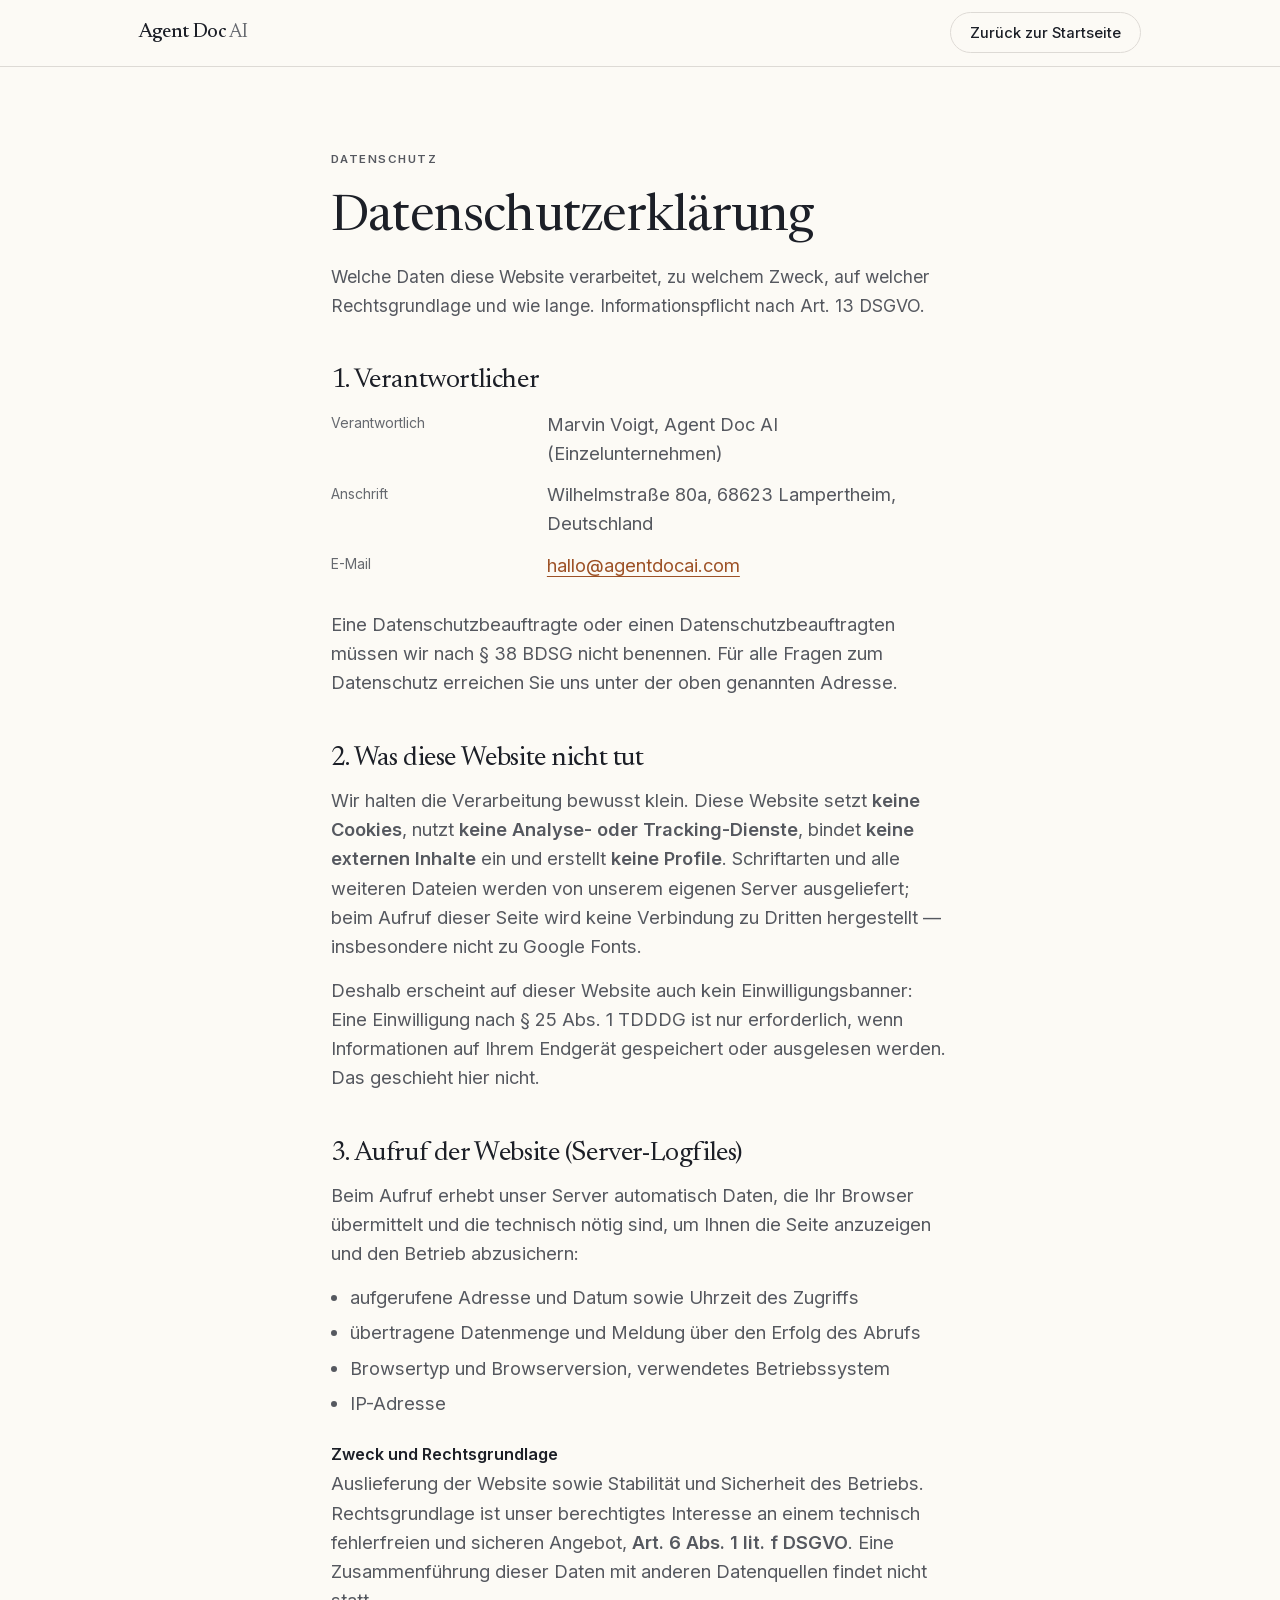
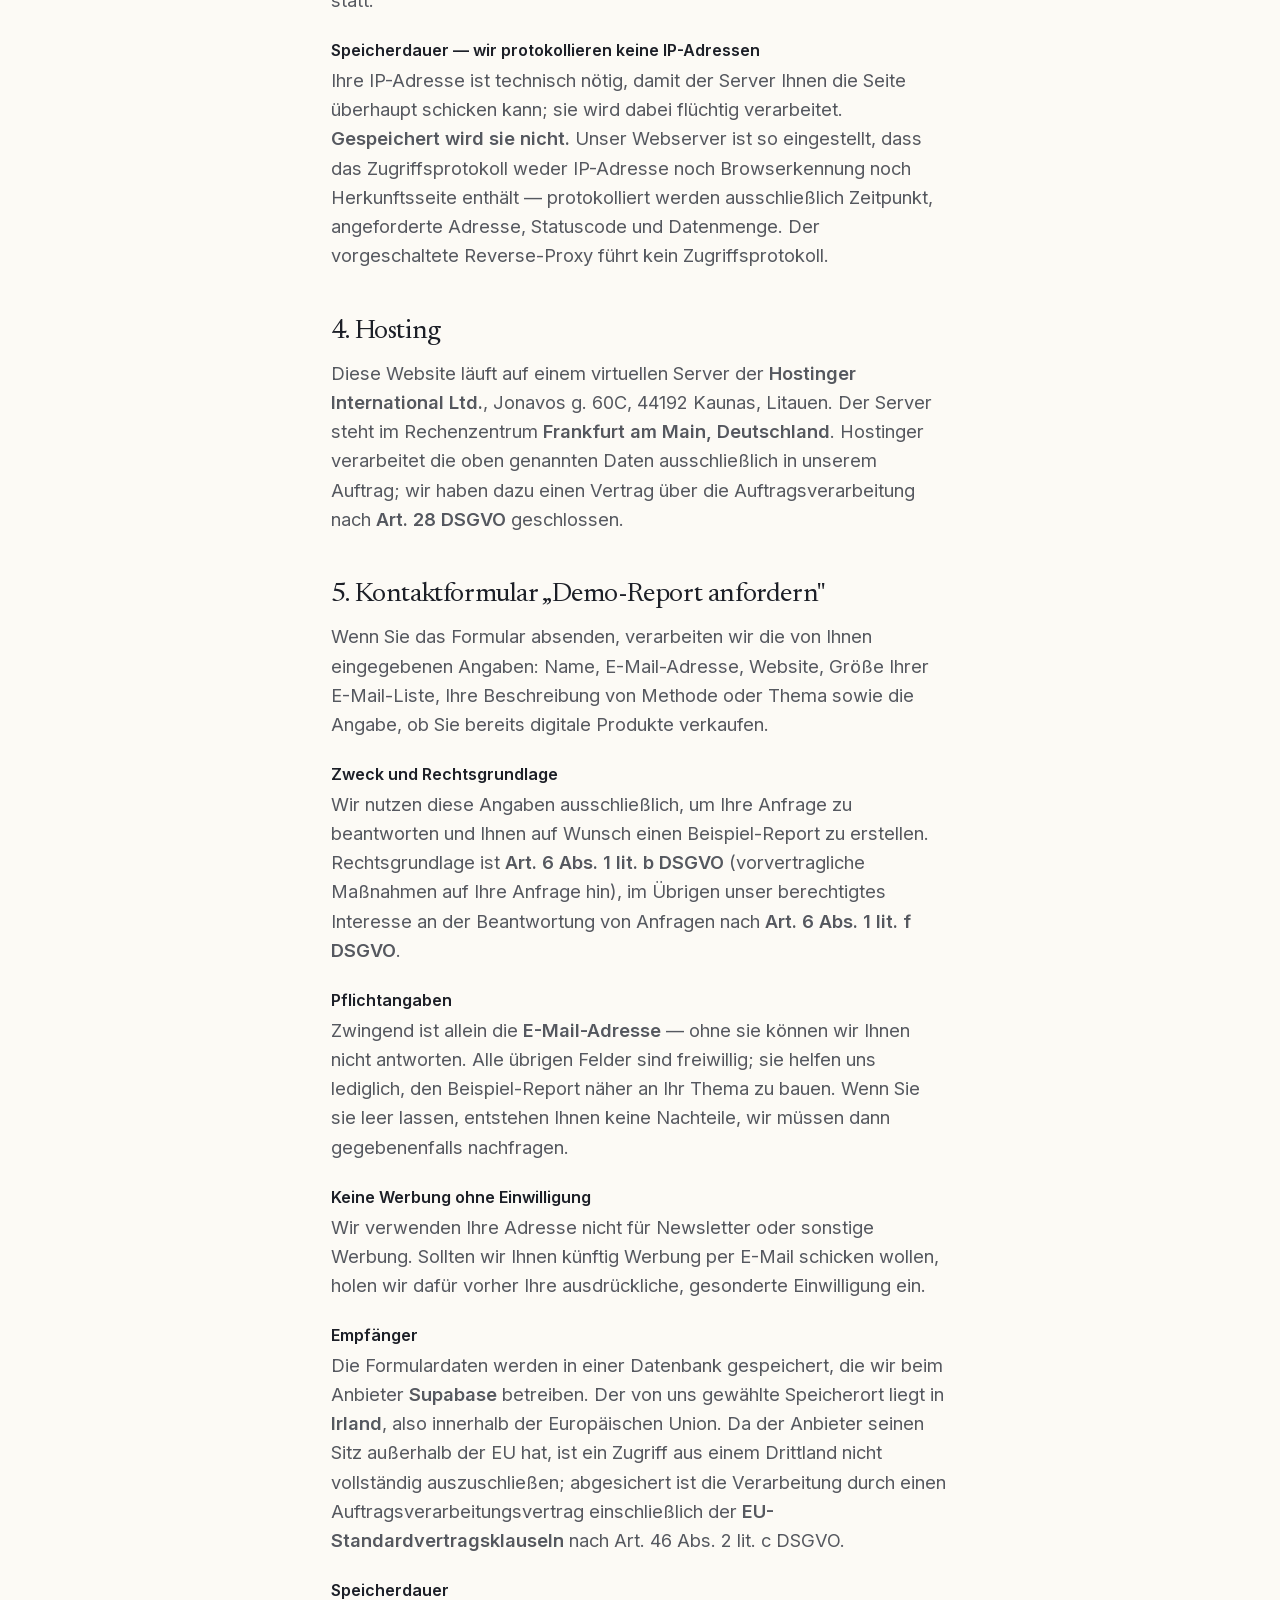
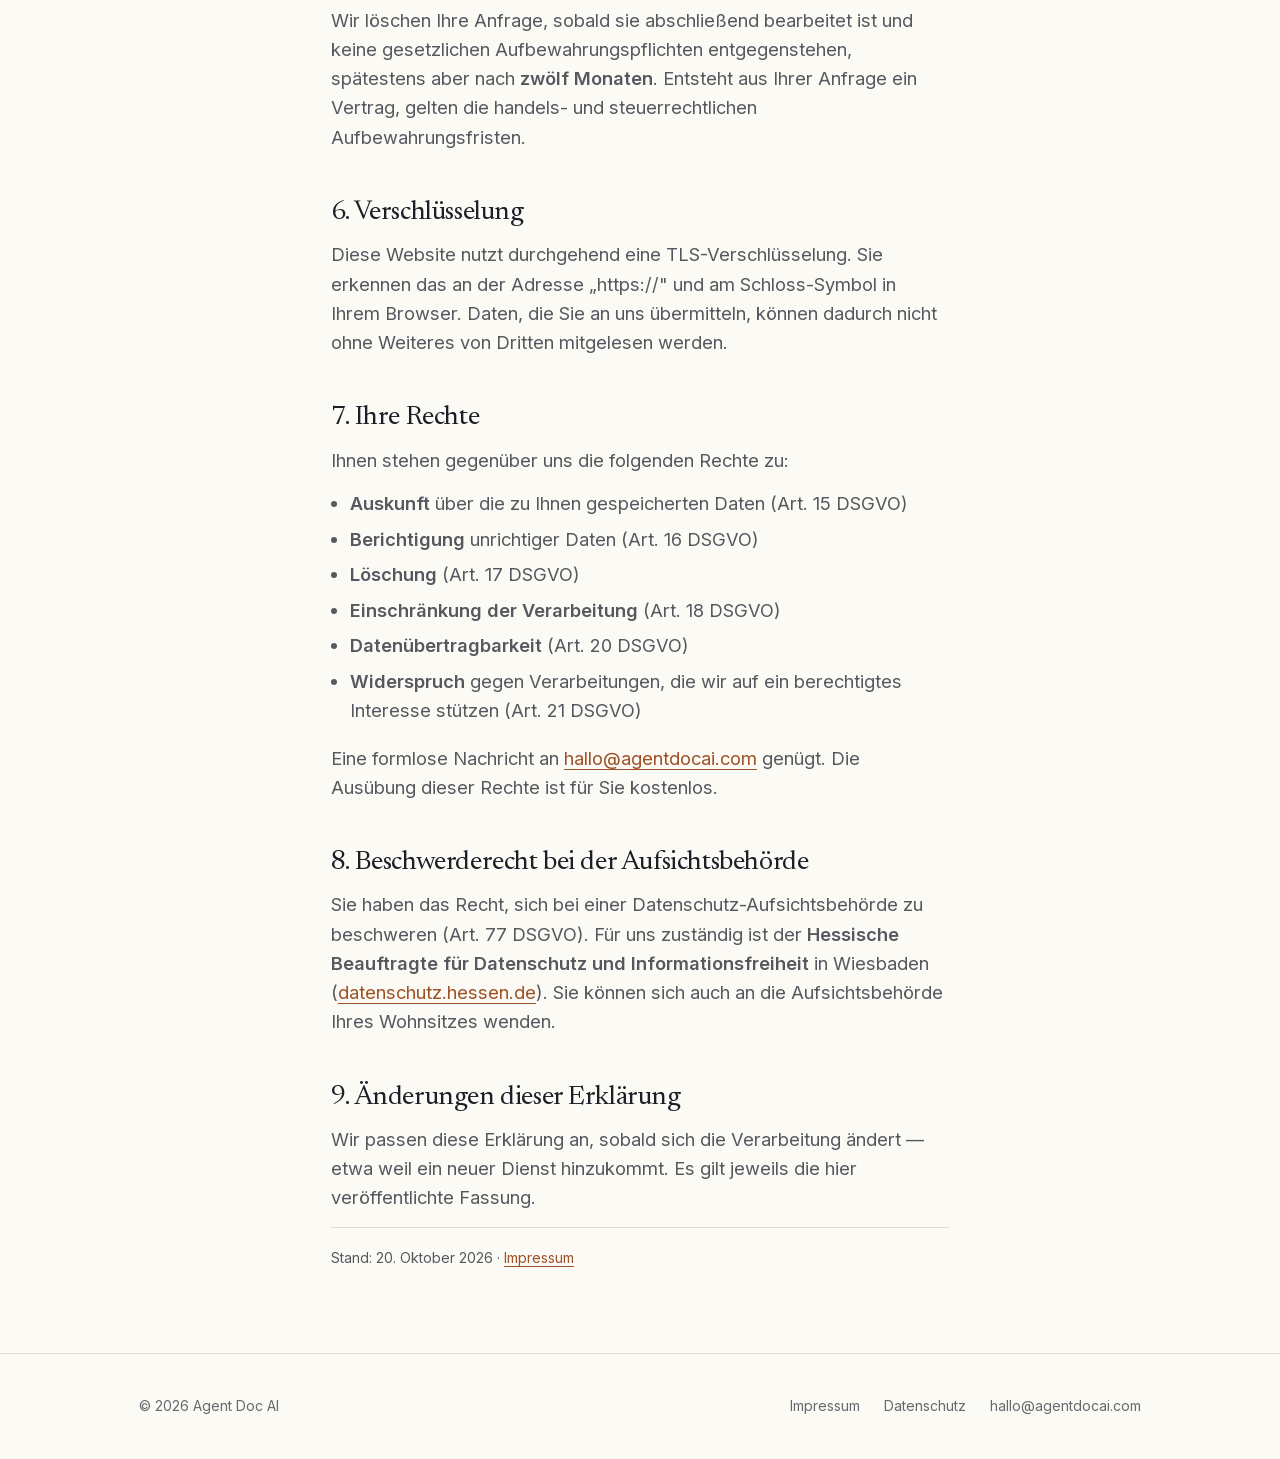
==== datenschutz.html @ 798610bd "feat: Website für Agent Doc AI One-Pager mit Launch- und Dauerbetrieb-Rechner, Impressum und Datensc" ====
<!doctype html>
<html lang="de">
<head>
<meta charset="utf-8">
<meta name="viewport" content="width=device-width, initial-scale=1">
<title>Datenschutzerklärung — Agent Doc AI</title>
<meta name="description" content="Welche Daten diese Website verarbeitet, zu welchem Zweck, auf welcher Rechtsgrundlage und wie lange.">
<meta name="robots" content="index, follow">
<link rel="preload" href="fonts/newsreader-normal.woff2" as="font" type="font/woff2" crossorigin>
<link rel="preload" href="fonts/inter-normal.woff2" as="font" type="font/woff2" crossorigin>
<link rel="stylesheet" href="base.css">
</head>
<body>

<header class="masthead">
  <div class="wrap masthead__inner">
    <a class="wordmark" href="index.html"><b>Agent Doc</b> <span>AI</span></a>
    <a class="btn btn--ghost" href="index.html">Zurück zur Startseite</a>
  </div>
</header>

<main class="doc">
  <div class="wrap doc__inner">

    <p class="eyebrow">Datenschutz</p>
    <h1>Datenschutzerklärung</h1>
    <p class="doc__lead">
      Welche Daten diese Website verarbeitet, zu welchem Zweck, auf welcher Rechtsgrundlage
      und wie lange. Informationspflicht nach Art. 13 DSGVO.
    </p>

    <h2>1. Verantwortlicher</h2>
    <dl>
      <dt>Verantwortlich</dt>
      <dd>Marvin Voigt, Agent Doc AI (Einzelunternehmen)</dd>
      <dt>Anschrift</dt>
      <dd>Wilhelmstraße 80a, 68623 Lampertheim, Deutschland</dd>
      <dt>E-Mail</dt>
      <dd><a href="mailto:hallo@agentdocai.com">hallo@agentdocai.com</a></dd>
    </dl>
    <p>
      Eine Datenschutzbeauftragte oder einen Datenschutzbeauftragten müssen wir nach
      § 38 BDSG nicht benennen. Für alle Fragen zum Datenschutz erreichen Sie uns unter
      der oben genannten Adresse.
    </p>

    <h2>2. Was diese Website nicht tut</h2>
    <p>
      Wir halten die Verarbeitung bewusst klein. Diese Website setzt
      <strong>keine Cookies</strong>, nutzt <strong>keine Analyse- oder Tracking-Dienste</strong>,
      bindet <strong>keine externen Inhalte</strong> ein und erstellt <strong>keine Profile</strong>.
      Schriftarten und alle weiteren Dateien werden von unserem eigenen Server ausgeliefert;
      beim Aufruf dieser Seite wird keine Verbindung zu Dritten hergestellt — insbesondere
      nicht zu Google Fonts.
    </p>
    <p>
      Deshalb erscheint auf dieser Website auch kein Einwilligungsbanner: Eine Einwilligung
      nach § 25 Abs. 1 TDDDG ist nur erforderlich, wenn Informationen auf Ihrem Endgerät
      gespeichert oder ausgelesen werden. Das geschieht hier nicht.
    </p>

    <h2>3. Aufruf der Website (Server-Logfiles)</h2>
    <p>
      Beim Aufruf erhebt unser Server automatisch Daten, die Ihr Browser übermittelt und die
      technisch nötig sind, um Ihnen die Seite anzuzeigen und den Betrieb abzusichern:
    </p>
    <ul>
      <li>aufgerufene Adresse und Datum sowie Uhrzeit des Zugriffs</li>
      <li>übertragene Datenmenge und Meldung über den Erfolg des Abrufs</li>
      <li>Browsertyp und Browserversion, verwendetes Betriebssystem</li>
      <li>IP-Adresse</li>
    </ul>
    <h3>Zweck und Rechtsgrundlage</h3>
    <p>
      Auslieferung der Website sowie Stabilität und Sicherheit des Betriebs. Rechtsgrundlage
      ist unser berechtigtes Interesse an einem technisch fehlerfreien und sicheren Angebot,
      <strong>Art. 6 Abs. 1 lit. f DSGVO</strong>. Eine Zusammenführung dieser Daten mit
      anderen Datenquellen findet nicht statt.
    </p>
    <h3>Speicherdauer — wir protokollieren keine IP-Adressen</h3>
    <p>
      Ihre IP-Adresse ist technisch nötig, damit der Server Ihnen die Seite überhaupt schicken
      kann; sie wird dabei flüchtig verarbeitet. <strong>Gespeichert wird sie nicht.</strong>
      Unser Webserver ist so eingestellt, dass das Zugriffsprotokoll weder IP-Adresse noch
      Browserkennung noch Herkunftsseite enthält — protokolliert werden ausschließlich
      Zeitpunkt, angeforderte Adresse, Statuscode und Datenmenge. Der vorgeschaltete
      Reverse-Proxy führt kein Zugriffsprotokoll.
    </p>

    <h2>4. Hosting</h2>
    <p>
      Diese Website läuft auf einem virtuellen Server der
      <strong>Hostinger International Ltd.</strong>, Jonavos g. 60C, 44192 Kaunas, Litauen.
      Der Server steht im Rechenzentrum <strong>Frankfurt am Main, Deutschland</strong>.
      Hostinger verarbeitet die oben genannten Daten ausschließlich in unserem Auftrag;
      wir haben dazu einen Vertrag über die Auftragsverarbeitung nach
      <strong>Art. 28 DSGVO</strong> geschlossen.
    </p>

    <h2>5. Kontaktformular „Demo-Report anfordern"</h2>
    <p>
      Wenn Sie das Formular absenden, verarbeiten wir die von Ihnen eingegebenen Angaben:
      Name, E-Mail-Adresse, Website, Größe Ihrer E-Mail-Liste, Ihre Beschreibung von Methode
      oder Thema sowie die Angabe, ob Sie bereits digitale Produkte verkaufen.
    </p>
    <h3>Zweck und Rechtsgrundlage</h3>
    <p>
      Wir nutzen diese Angaben ausschließlich, um Ihre Anfrage zu beantworten und Ihnen auf
      Wunsch einen Beispiel-Report zu erstellen. Rechtsgrundlage ist
      <strong>Art. 6 Abs. 1 lit. b DSGVO</strong> (vorvertragliche Maßnahmen auf Ihre Anfrage
      hin), im Übrigen unser berechtigtes Interesse an der Beantwortung von Anfragen nach
      <strong>Art. 6 Abs. 1 lit. f DSGVO</strong>.
    </p>
    <h3>Pflichtangaben</h3>
    <p>
      Zwingend ist allein die <strong>E-Mail-Adresse</strong> — ohne sie können wir Ihnen nicht
      antworten. Alle übrigen Felder sind freiwillig; sie helfen uns lediglich, den Beispiel-Report
      näher an Ihr Thema zu bauen. Wenn Sie sie leer lassen, entstehen Ihnen keine Nachteile,
      wir müssen dann gegebenenfalls nachfragen.
    </p>
    <h3>Keine Werbung ohne Einwilligung</h3>
    <p>
      Wir verwenden Ihre Adresse nicht für Newsletter oder sonstige Werbung. Sollten wir Ihnen
      künftig Werbung per E-Mail schicken wollen, holen wir dafür vorher Ihre ausdrückliche,
      gesonderte Einwilligung ein.
    </p>
    <h3>Empfänger</h3>
    <p>
      <!-- ZU PRÜFEN vor dem Livegang: exakte Firmierung und Anschrift des Anbieters aus
           dem abgeschlossenen Auftragsverarbeitungsvertrag übernehmen, nicht aus dem Web. -->
      Die Formulardaten werden in einer Datenbank gespeichert, die wir beim Anbieter
      <strong>Supabase</strong> betreiben. Der von uns gewählte Speicherort liegt in
      <strong>Irland</strong>, also innerhalb der Europäischen Union. Da der Anbieter seinen
      Sitz außerhalb der EU hat, ist ein Zugriff aus einem Drittland nicht vollständig
      auszuschließen; abgesichert ist die Verarbeitung durch einen
      Auftragsverarbeitungsvertrag einschließlich der
      <strong>EU-Standardvertragsklauseln</strong> nach Art. 46 Abs. 2 lit. c DSGVO.
    </p>
    <h3>Speicherdauer</h3>
    <p>
      Wir löschen Ihre Anfrage, sobald sie abschließend bearbeitet ist und keine gesetzlichen
      Aufbewahrungspflichten entgegenstehen, spätestens aber nach <strong>zwölf Monaten</strong>.
      Entsteht aus Ihrer Anfrage ein Vertrag, gelten die handels- und steuerrechtlichen
      Aufbewahrungsfristen.
    </p>

    <h2>6. Verschlüsselung</h2>
    <p>
      Diese Website nutzt durchgehend eine TLS-Verschlüsselung. Sie erkennen das an der
      Adresse „https://" und am Schloss-Symbol in Ihrem Browser. Daten, die Sie an uns
      übermitteln, können dadurch nicht ohne Weiteres von Dritten mitgelesen werden.
    </p>

    <h2>7. Ihre Rechte</h2>
    <p>Ihnen stehen gegenüber uns die folgenden Rechte zu:</p>
    <ul>
      <li><strong>Auskunft</strong> über die zu Ihnen gespeicherten Daten (Art. 15 DSGVO)</li>
      <li><strong>Berichtigung</strong> unrichtiger Daten (Art. 16 DSGVO)</li>
      <li><strong>Löschung</strong> (Art. 17 DSGVO)</li>
      <li><strong>Einschränkung der Verarbeitung</strong> (Art. 18 DSGVO)</li>
      <li><strong>Datenübertragbarkeit</strong> (Art. 20 DSGVO)</li>
      <li><strong>Widerspruch</strong> gegen Verarbeitungen, die wir auf ein berechtigtes
          Interesse stützen (Art. 21 DSGVO)</li>
    </ul>
    <p>
      Eine formlose Nachricht an <a href="mailto:hallo@agentdocai.com">hallo@agentdocai.com</a>
      genügt. Die Ausübung dieser Rechte ist für Sie kostenlos.
    </p>

    <h2>8. Beschwerderecht bei der Aufsichtsbehörde</h2>
    <p>
      Sie haben das Recht, sich bei einer Datenschutz-Aufsichtsbehörde zu beschweren
      (Art. 77 DSGVO). Für uns zuständig ist der
      <strong>Hessische Beauftragte für Datenschutz und Informationsfreiheit</strong>
      in Wiesbaden (<a href="https://datenschutz.hessen.de" rel="noopener">datenschutz.hessen.de</a>).
      Sie können sich auch an die Aufsichtsbehörde Ihres Wohnsitzes wenden.
    </p>

    <h2>9. Änderungen dieser Erklärung</h2>
    <p>
      Wir passen diese Erklärung an, sobald sich die Verarbeitung ändert — etwa weil ein
      neuer Dienst hinzukommt. Es gilt jeweils die hier veröffentlichte Fassung.
    </p>

    <p class="doc__meta">
      Stand: 20. Oktober 2026 · <a href="impressum.html">Impressum</a>
    </p>

  </div>
</main>

<footer class="foot">
  <div class="wrap foot__inner">
    <p>© 2026 Agent Doc AI</p>
    <nav aria-label="Rechtliches">
      <a href="impressum.html">Impressum</a>
      <a href="datenschutz.html">Datenschutz</a>
      <a href="mailto:hallo@agentdocai.com">hallo@agentdocai.com</a>
    </nav>
  </div>
</footer>

</body>
</html>
---- base.css ----
/* Agent Doc AI — gemeinsame Grundlage für alle Seiten.
   Schriften, Gestaltungswerte, Grundtypografie, Kopf- und Fußzeile. */

/* Schriften werden selbst ausgeliefert — keine Verbindung zu Google.
   Inter und Newsreader stehen unter der SIL Open Font License 1.1. */
@font-face {
  font-family: "Newsreader";
  src: url("fonts/newsreader-normal.woff2") format("woff2");
  font-weight: 400 500; font-style: normal; font-display: swap;
  unicode-range: U+0000-00FF, U+0131, U+0152-0153, U+02BB-02BC, U+02C6, U+02DA,
                 U+02DC, U+0304, U+0308, U+0329, U+2000-206F, U+20AC, U+2122,
                 U+2191, U+2193, U+2212, U+2215, U+FEFF, U+FFFD;
}
@font-face {
  font-family: "Newsreader";
  src: url("fonts/newsreader-italic.woff2") format("woff2");
  font-weight: 400; font-style: italic; font-display: swap;
  unicode-range: U+0000-00FF, U+0131, U+0152-0153, U+02BB-02BC, U+02C6, U+02DA,
                 U+02DC, U+0304, U+0308, U+0329, U+2000-206F, U+20AC, U+2122,
                 U+2191, U+2193, U+2212, U+2215, U+FEFF, U+FFFD;
}
@font-face {
  font-family: "Inter";
  src: url("fonts/inter-normal.woff2") format("woff2");
  font-weight: 400 600; font-style: normal; font-display: swap;
  unicode-range: U+0000-00FF, U+0131, U+0152-0153, U+02BB-02BC, U+02C6, U+02DA,
                 U+02DC, U+0304, U+0308, U+0329, U+2000-206F, U+20AC, U+2122,
                 U+2191, U+2193, U+2212, U+2215, U+FEFF, U+FFFD;
}

:root {
  --paper:        oklch(98.4% 0.006 85);
  --paper-sunk:   oklch(96.2% 0.008 85);
  --rule:         oklch(89% 0.008 85);
  --ink:          oklch(24% 0.015 265);
  --ink-soft:     oklch(46% 0.012 265);
  --ink-faint:    oklch(52% 0.010 265);  /* war 62 % — reichte bei Kleintext nicht für 4,5:1 */
  --control-edge: oklch(62% 0.010 265);  /* Rahmen von Bedienelementen, braucht nur 3:1 */
  --accent:       oklch(52% 0.115 48);
  --accent-soft:  oklch(94% 0.030 60);
  --positive:     oklch(45% 0.085 160);

  --serif: "Newsreader", Georgia, "Times New Roman", serif;
  --sans:  "Inter", -apple-system, BlinkMacSystemFont, "Segoe UI", sans-serif;

  --text-hero:  clamp(2.6rem, 1.4rem + 4.4vw, 5.1rem);
  --text-h2:    clamp(1.9rem, 1.3rem + 2.2vw, 3rem);
  --text-h3:    clamp(1.15rem, 1rem + 0.5vw, 1.4rem);
  --text-body:  clamp(1.02rem, 0.98rem + 0.2vw, 1.14rem);
  --text-small:  0.875rem;

  --gutter:     clamp(1.25rem, 0.6rem + 2.6vw, 3rem);
  --section:    clamp(4.5rem, 3rem + 6vw, 9rem);
  --measure:    34rem;

  --ease: cubic-bezier(0.16, 1, 0.3, 1);
}

*, *::before, *::after { box-sizing: border-box; }

/* scroll-padding hält den Fokus frei von der klebenden Kopfzeile (WCAG 2.4.11). */
html { -webkit-text-size-adjust: 100%; scroll-behavior: smooth; scroll-padding-top: 6rem; }
@media (prefers-reduced-motion: reduce) {
  html { scroll-behavior: auto; }
  *, *::before, *::after { animation-duration: .01ms !important; transition-duration: .01ms !important; }
}

body {
  margin: 0;
  background: var(--paper);
  color: var(--ink);
  font-family: var(--sans);
  font-size: var(--text-body);
  line-height: 1.6;
  -webkit-font-smoothing: antialiased;
  font-feature-settings: "ss01";
}

h1, h2, h3 { font-family: var(--serif); font-weight: 400; line-height: 1.08; letter-spacing: -0.015em; margin: 0; }
p { margin: 0; }
a { color: inherit; }

.wrap { width: 100%; max-width: 68rem; margin-inline: auto; padding-inline: var(--gutter); }
.measure { max-width: var(--measure); }
.stack > * + * { margin-top: 1.1rem; }

/* ---------- Kopfzeile ---------- */
.masthead {
  position: sticky; top: 0; z-index: 20;
  background: color-mix(in oklab, var(--paper) 88%, transparent);
  backdrop-filter: blur(12px);
  border-bottom: 1px solid var(--rule);
}
.masthead__inner { display: flex; align-items: center; justify-content: space-between; gap: 1rem; min-height: 4.1rem; padding-block: .4rem; }
.wordmark { font-family: var(--serif); font-size: 1.22rem; letter-spacing: -0.02em; text-decoration: none; white-space: nowrap; }
.wordmark b { font-weight: 500; }
.wordmark span { color: var(--ink-faint); }
.masthead nav { display: none; gap: 2rem; font-size: var(--text-small); color: var(--ink-soft); }
.masthead nav a { text-decoration: none; transition: color .2s var(--ease); }
.masthead nav a:hover, .masthead nav a:focus-visible { color: var(--accent); }
@media (min-width: 60rem) { .masthead nav { display: flex; } }

/* ---------- Knöpfe ---------- */
.btn {
  display: inline-flex; align-items: center; justify-content: center; gap: .5rem;
  font: inherit; font-weight: 500; font-size: 0.97rem; white-space: nowrap;
  padding: .72rem 1.3rem; border-radius: 2rem; border: 1px solid transparent;
  text-decoration: none; cursor: pointer;
  transition: transform .2s var(--ease), background-color .2s var(--ease), box-shadow .2s var(--ease);
}
.masthead .btn { font-size: .84rem; padding: .58rem 1rem; white-space: normal; line-height: 1.25; }
@media (min-width: 30rem) { .masthead .btn { font-size: .92rem; padding: .65rem 1.2rem; } }
.btn--primary { background: var(--ink); color: var(--paper); }
.btn--primary:hover { transform: translateY(-1px); box-shadow: 0 8px 20px -10px oklch(24% 0.015 265 / 0.6); }
.btn--ghost { border-color: var(--rule); color: var(--ink); background: transparent; }
.btn--ghost:hover { border-color: var(--ink-faint); transform: translateY(-1px); }
.btn:focus-visible { outline: 2px solid var(--accent); outline-offset: 3px; }

/* ---------- Auszeichnungen ---------- */
.eyebrow {
  font-size: .72rem; font-weight: 600; letter-spacing: .13em; text-transform: uppercase;
  color: var(--ink-faint); margin: 0 0 1.4rem;
}
.lead { font-size: clamp(1.1rem, 1rem + 0.5vw, 1.3rem); color: var(--ink-soft); line-height: 1.55; }
em.mark { font-style: italic; color: var(--accent); }

section { padding-block: var(--section); }
section[id] { scroll-margin-top: 1.5rem; }   /* addiert sich zu scroll-padding-top */
.rule-top { border-top: 1px solid var(--rule); }

/* ---------- Fuß ---------- */
.foot { border-top: 1px solid var(--rule); padding-block: 2.6rem; font-size: var(--text-small); color: var(--ink-faint); }
.foot__inner { display: flex; flex-wrap: wrap; justify-content: space-between; gap: 1rem 2rem; }
.foot nav { display: flex; gap: 1.5rem; flex-wrap: wrap; }
.foot a { text-decoration: none; }
.foot a:hover { color: var(--accent); }

/* ---------- Textseiten (Impressum, Datenschutz) ---------- */
.doc { padding-block: clamp(2.8rem, 2rem + 4vw, 5.5rem); }
.doc__inner { max-width: 44rem; }
.doc h1 { font-size: clamp(2.1rem, 1.6rem + 2vw, 3.2rem); margin-bottom: .9rem; }
.doc h2 { font-size: clamp(1.3rem, 1.1rem + .8vw, 1.7rem); margin: 2.9rem 0 .8rem; }
.doc h3 { font-family: var(--sans); font-size: 1rem; font-weight: 600; letter-spacing: 0; margin: 1.7rem 0 .4rem; }
.doc p, .doc ul, .doc dl { color: var(--ink-soft); }
.doc p + p, .doc ul, .doc dl, .doc p + dl { margin-top: .9rem; }
.doc ul { padding-left: 1.2rem; }
.doc li + li { margin-top: .4rem; }
.doc a { color: var(--accent); text-underline-offset: .2em; }
.doc dl { display: grid; grid-template-columns: 1fr; gap: 0 1.5rem; }
@media (min-width: 34rem) { .doc dl { grid-template-columns: 12rem 1fr; } }
.doc dt { color: var(--ink-faint); font-size: var(--text-small); padding-top: .15rem; }
.doc dd { margin: 0 0 .75rem; }
.doc__lead { font-size: 1.1rem; color: var(--ink-soft); margin-top: 1.1rem; }
.doc__meta { font-size: var(--text-small); color: var(--ink-faint); margin-top: 3.2rem; padding-top: 1.2rem; border-top: 1px solid var(--rule); }

/* Nur für Hilfstechnik sichtbar. */
.sr-only {
  position: absolute; width: 1px; height: 1px; margin: -1px; padding: 0;
  overflow: hidden; clip-path: inset(50%); white-space: nowrap; border: 0;
}

.skip-link {
  position: absolute; left: .75rem; top: -4rem; z-index: 30;
  padding: .7rem 1rem; border-radius: .5rem;
  background: var(--ink); color: var(--paper); text-decoration: none;
}
.skip-link:focus { top: .75rem; outline: 2px solid var(--accent); outline-offset: 3px; }
main:focus { outline: none; }

/* Bei sehr flachem Viewport (400 % Zoom) frisst eine klebende Kopfzeile zu viel Höhe. */
@media (max-height: 32rem) { .masthead { position: static; } }
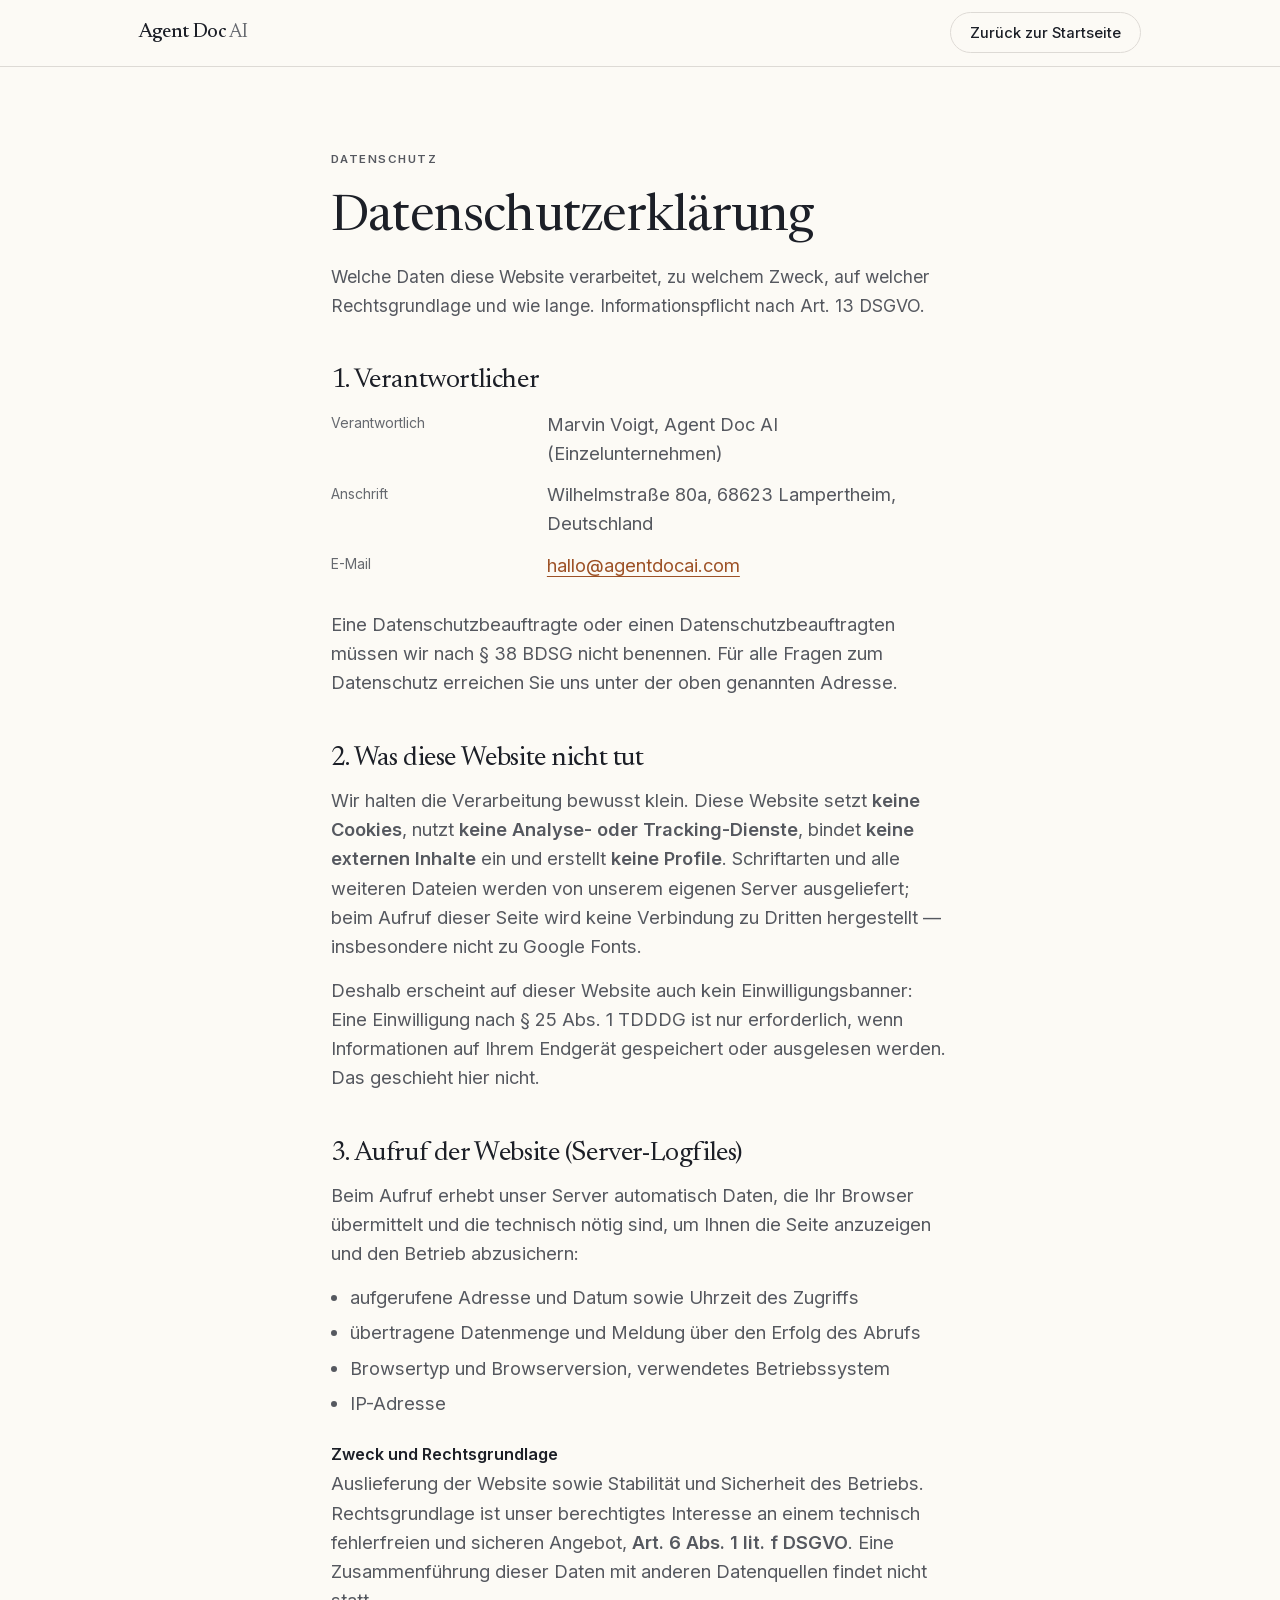
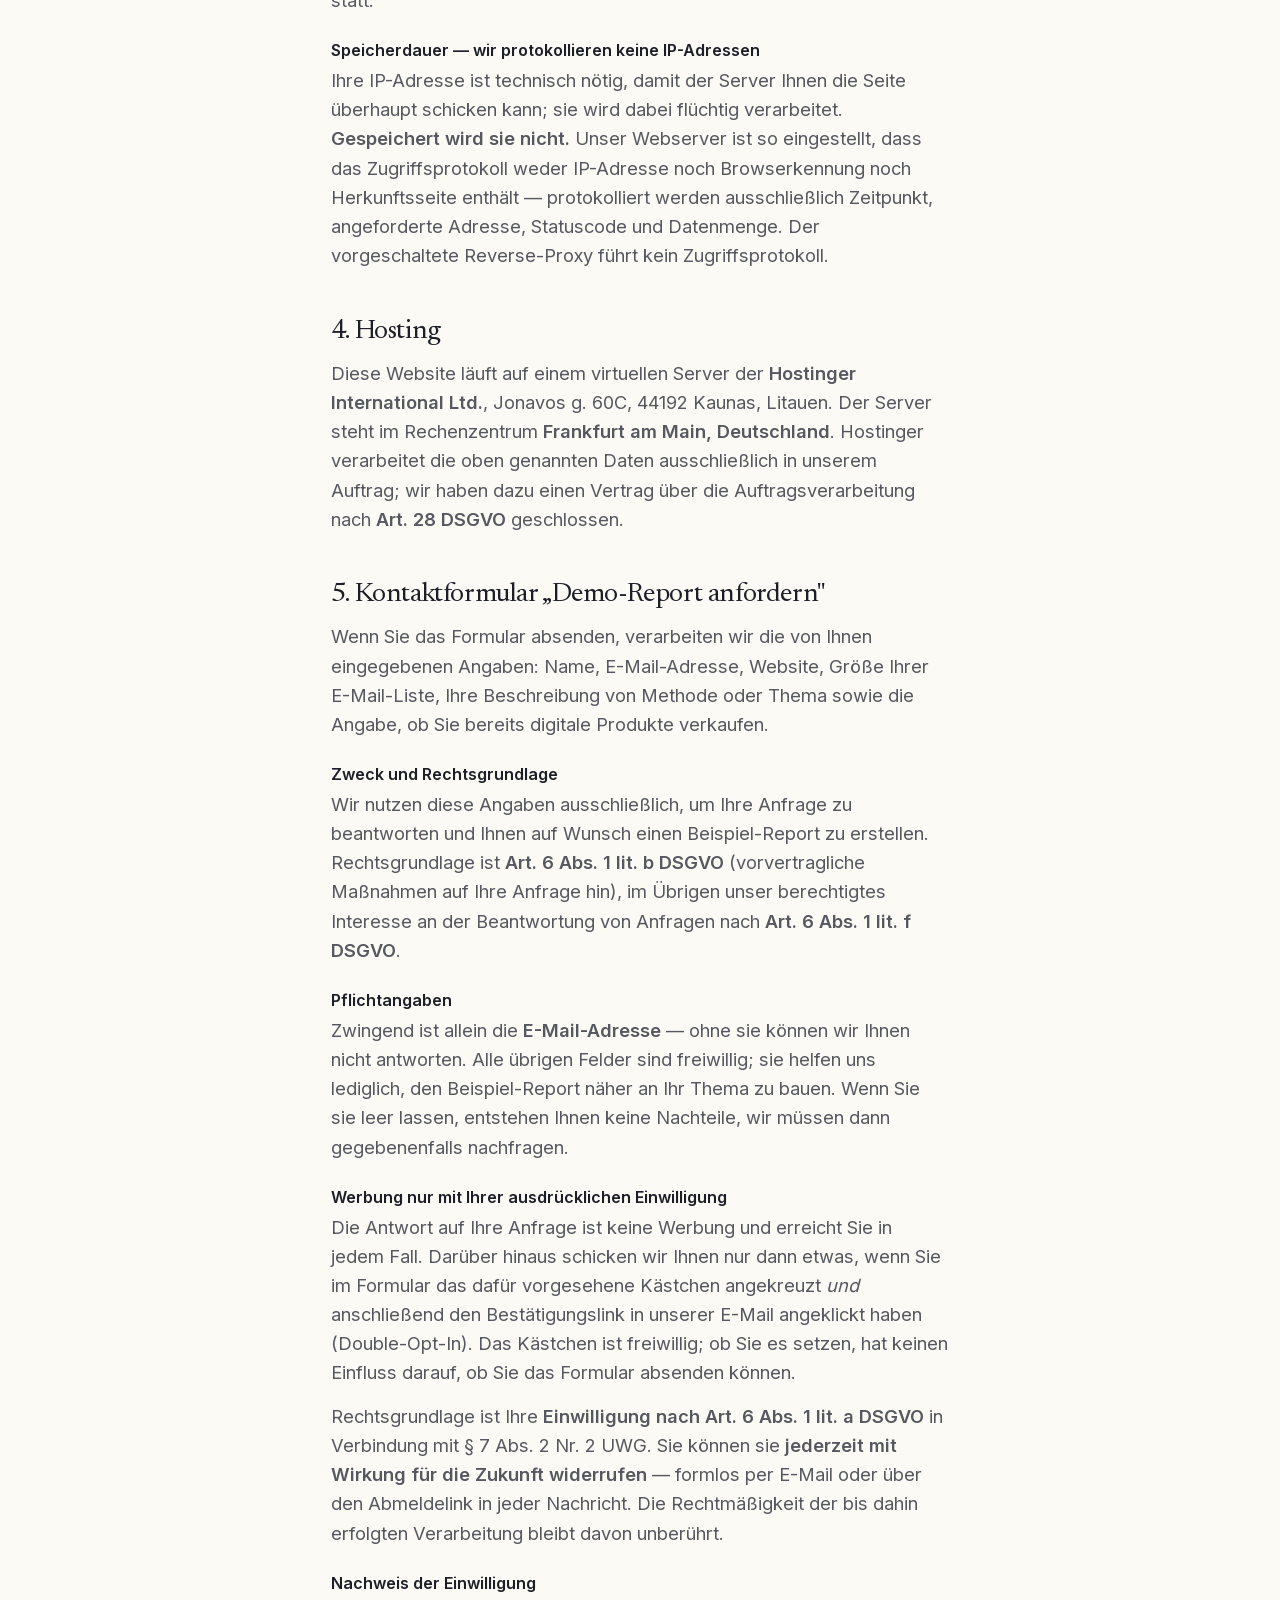
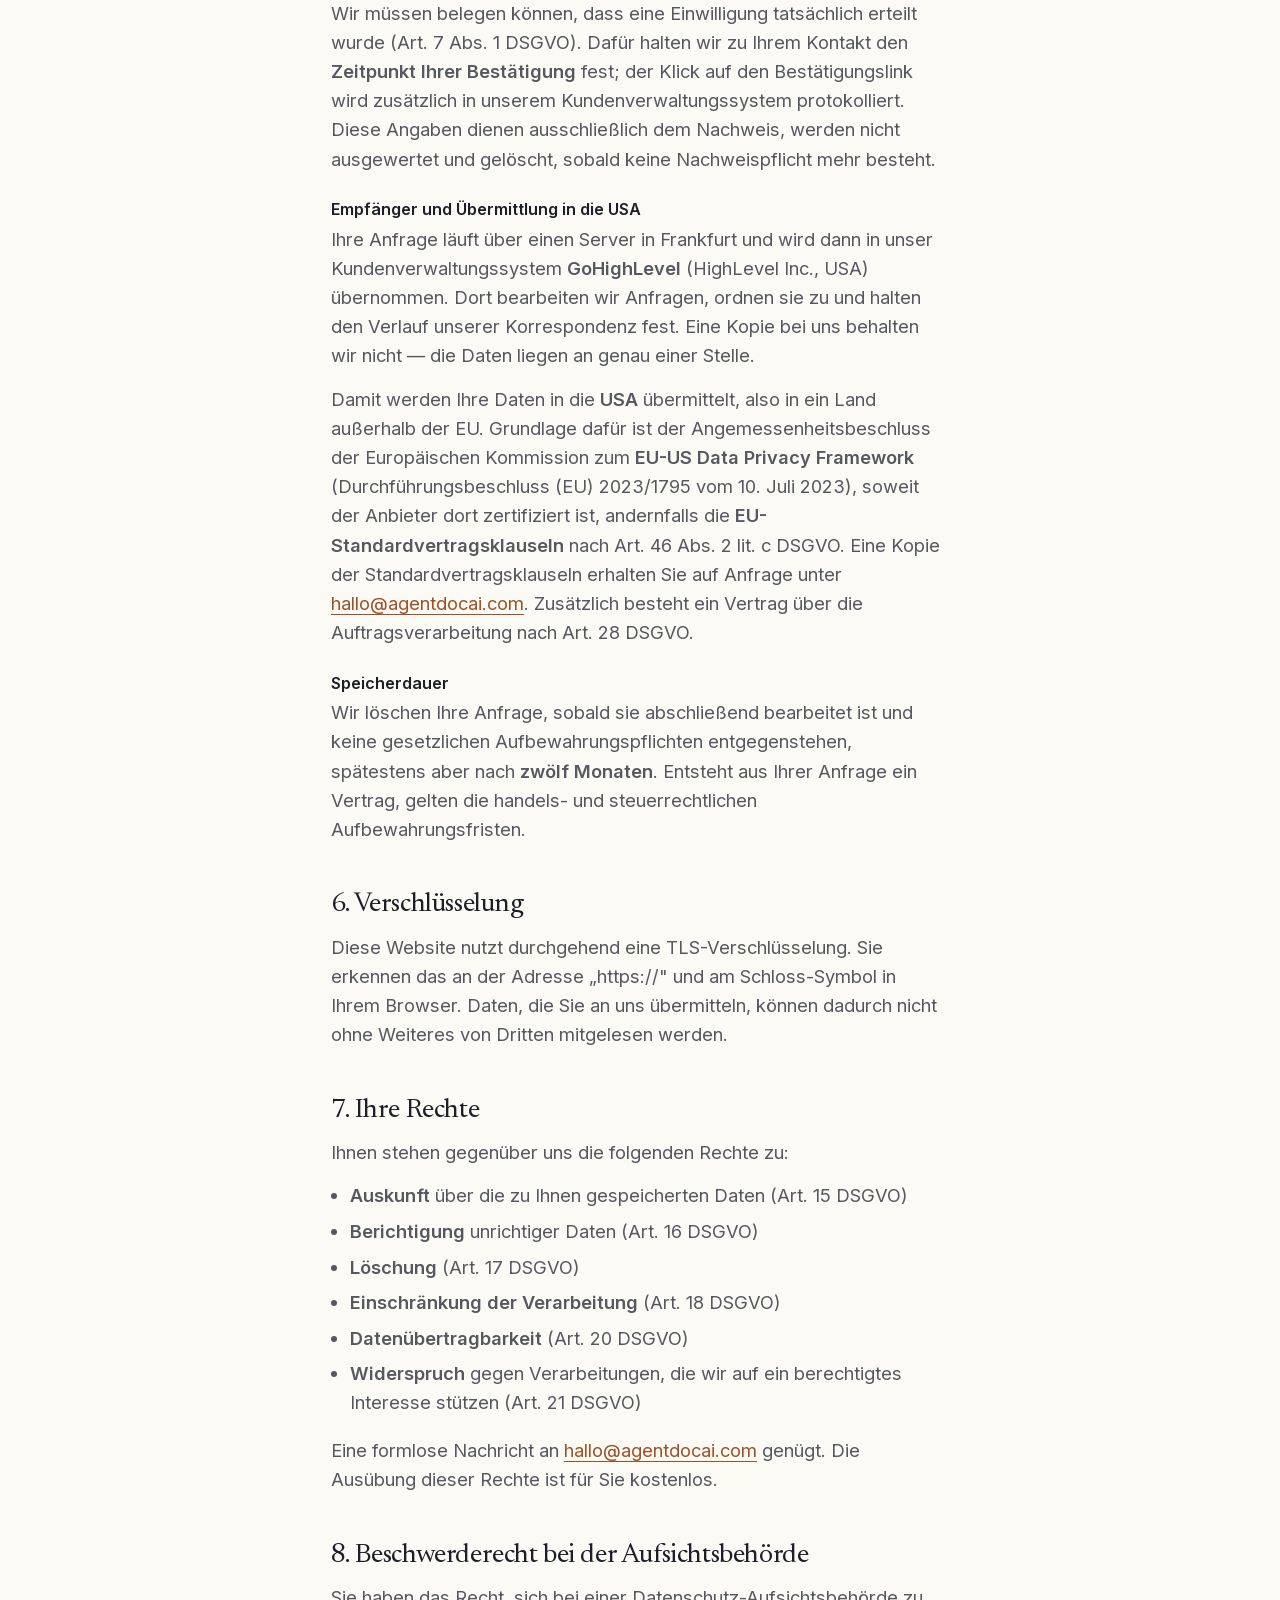
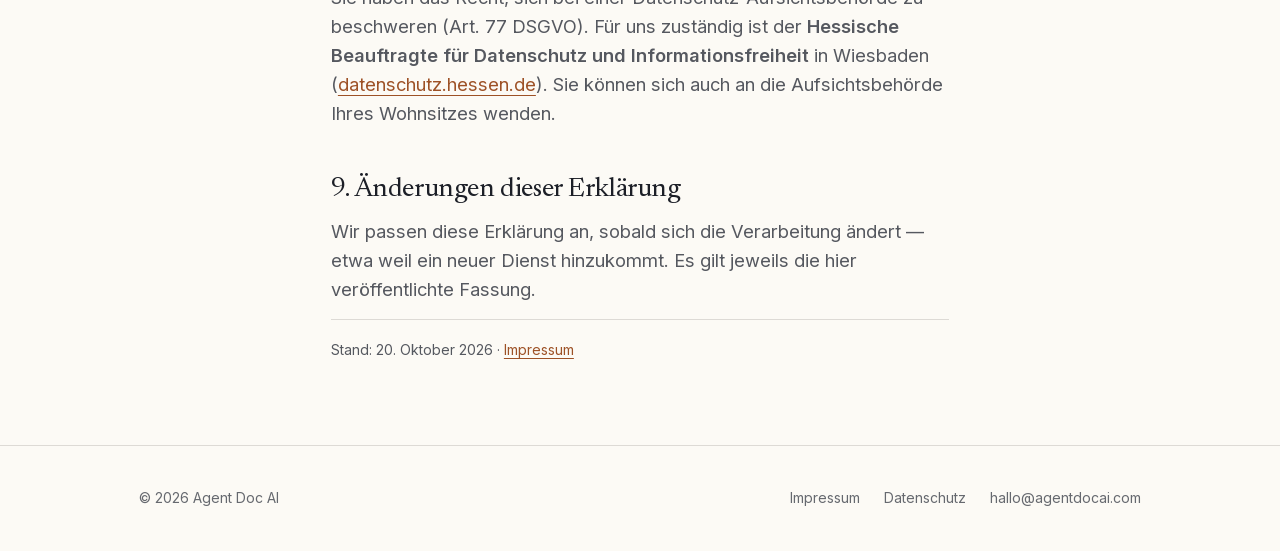
==== commit 0e33ccc5: "feat: Formular an GoHighLevel anbinden - Annahmestelle auf dem VPS (Node, ohne Abhängigkeiten): prüf" ====
--- a/datenschutz.html
+++ b/datenschutz.html
@@ -118,23 +118,50 @@
       näher an Ihr Thema zu bauen. Wenn Sie sie leer lassen, entstehen Ihnen keine Nachteile,
       wir müssen dann gegebenenfalls nachfragen.
     </p>
-    <h3>Keine Werbung ohne Einwilligung</h3>
-    <p>
-      Wir verwenden Ihre Adresse nicht für Newsletter oder sonstige Werbung. Sollten wir Ihnen
-      künftig Werbung per E-Mail schicken wollen, holen wir dafür vorher Ihre ausdrückliche,
-      gesonderte Einwilligung ein.
-    </p>
-    <h3>Empfänger</h3>
-    <p>
-      <!-- ZU PRÜFEN vor dem Livegang: exakte Firmierung und Anschrift des Anbieters aus
-           dem abgeschlossenen Auftragsverarbeitungsvertrag übernehmen, nicht aus dem Web. -->
-      Die Formulardaten werden in einer Datenbank gespeichert, die wir beim Anbieter
-      <strong>Supabase</strong> betreiben. Der von uns gewählte Speicherort liegt in
-      <strong>Irland</strong>, also innerhalb der Europäischen Union. Da der Anbieter seinen
-      Sitz außerhalb der EU hat, ist ein Zugriff aus einem Drittland nicht vollständig
-      auszuschließen; abgesichert ist die Verarbeitung durch einen
-      Auftragsverarbeitungsvertrag einschließlich der
-      <strong>EU-Standardvertragsklauseln</strong> nach Art. 46 Abs. 2 lit. c DSGVO.
+    <h3>Werbung nur mit Ihrer ausdrücklichen Einwilligung</h3>
+    <p>
+      Die Antwort auf Ihre Anfrage ist keine Werbung und erreicht Sie in jedem Fall.
+      Darüber hinaus schicken wir Ihnen nur dann etwas, wenn Sie im Formular das dafür
+      vorgesehene Kästchen angekreuzt <em>und</em> anschließend den Bestätigungslink in
+      unserer E-Mail angeklickt haben (Double-Opt-In). Das Kästchen ist freiwillig; ob Sie
+      es setzen, hat keinen Einfluss darauf, ob Sie das Formular absenden können.
+    </p>
+    <p>
+      Rechtsgrundlage ist Ihre <strong>Einwilligung nach Art. 6 Abs. 1 lit. a DSGVO</strong>
+      in Verbindung mit § 7 Abs. 2 Nr. 2 UWG. Sie können sie
+      <strong>jederzeit mit Wirkung für die Zukunft widerrufen</strong> — formlos per
+      E-Mail oder über den Abmeldelink in jeder Nachricht. Die Rechtmäßigkeit der bis dahin
+      erfolgten Verarbeitung bleibt davon unberührt.
+    </p>
+    <h3>Nachweis der Einwilligung</h3>
+    <p>
+      Wir müssen belegen können, dass eine Einwilligung tatsächlich erteilt wurde
+      (Art. 7 Abs. 1 DSGVO). Dafür halten wir zu Ihrem Kontakt den
+      <strong>Zeitpunkt Ihrer Bestätigung</strong> fest; der Klick auf den
+      Bestätigungslink wird zusätzlich in unserem Kundenverwaltungssystem protokolliert.
+      Diese Angaben dienen ausschließlich dem Nachweis, werden nicht ausgewertet und
+      gelöscht, sobald keine Nachweispflicht mehr besteht.
+    </p>
+    <h3>Empfänger und Übermittlung in die USA</h3>
+    <p>
+      <!-- ZU PRÜFEN vor dem Livegang: exakte Firmierung und Anschrift aus dem
+           abgeschlossenen Auftragsverarbeitungsvertrag übernehmen, nicht aus dem Web.
+           Außerdem die DPF-Zertifizierung auf dataprivacyframework.gov verifizieren. -->
+      Ihre Anfrage läuft über einen Server in Frankfurt und wird dann in unser
+      Kundenverwaltungssystem <strong>GoHighLevel</strong> (HighLevel Inc., USA)
+      übernommen. Dort bearbeiten wir Anfragen, ordnen sie zu und halten den Verlauf
+      unserer Korrespondenz fest. Eine Kopie bei uns behalten wir nicht — die Daten liegen
+      an genau einer Stelle.
+    </p>
+    <p>
+      Damit werden Ihre Daten in die <strong>USA</strong> übermittelt, also in ein Land
+      außerhalb der EU. Grundlage dafür ist der Angemessenheitsbeschluss der Europäischen
+      Kommission zum <strong>EU-US Data Privacy Framework</strong>
+      (Durchführungsbeschluss (EU) 2023/1795 vom 10. Juli 2023), soweit der Anbieter dort
+      zertifiziert ist, andernfalls die <strong>EU-Standardvertragsklauseln</strong> nach
+      Art. 46 Abs. 2 lit. c DSGVO. Eine Kopie der Standardvertragsklauseln erhalten Sie auf
+      Anfrage unter <a href="mailto:hallo@agentdocai.com">hallo@agentdocai.com</a>.
+      Zusätzlich besteht ein Vertrag über die Auftragsverarbeitung nach Art. 28 DSGVO.
     </p>
     <h3>Speicherdauer</h3>
     <p>
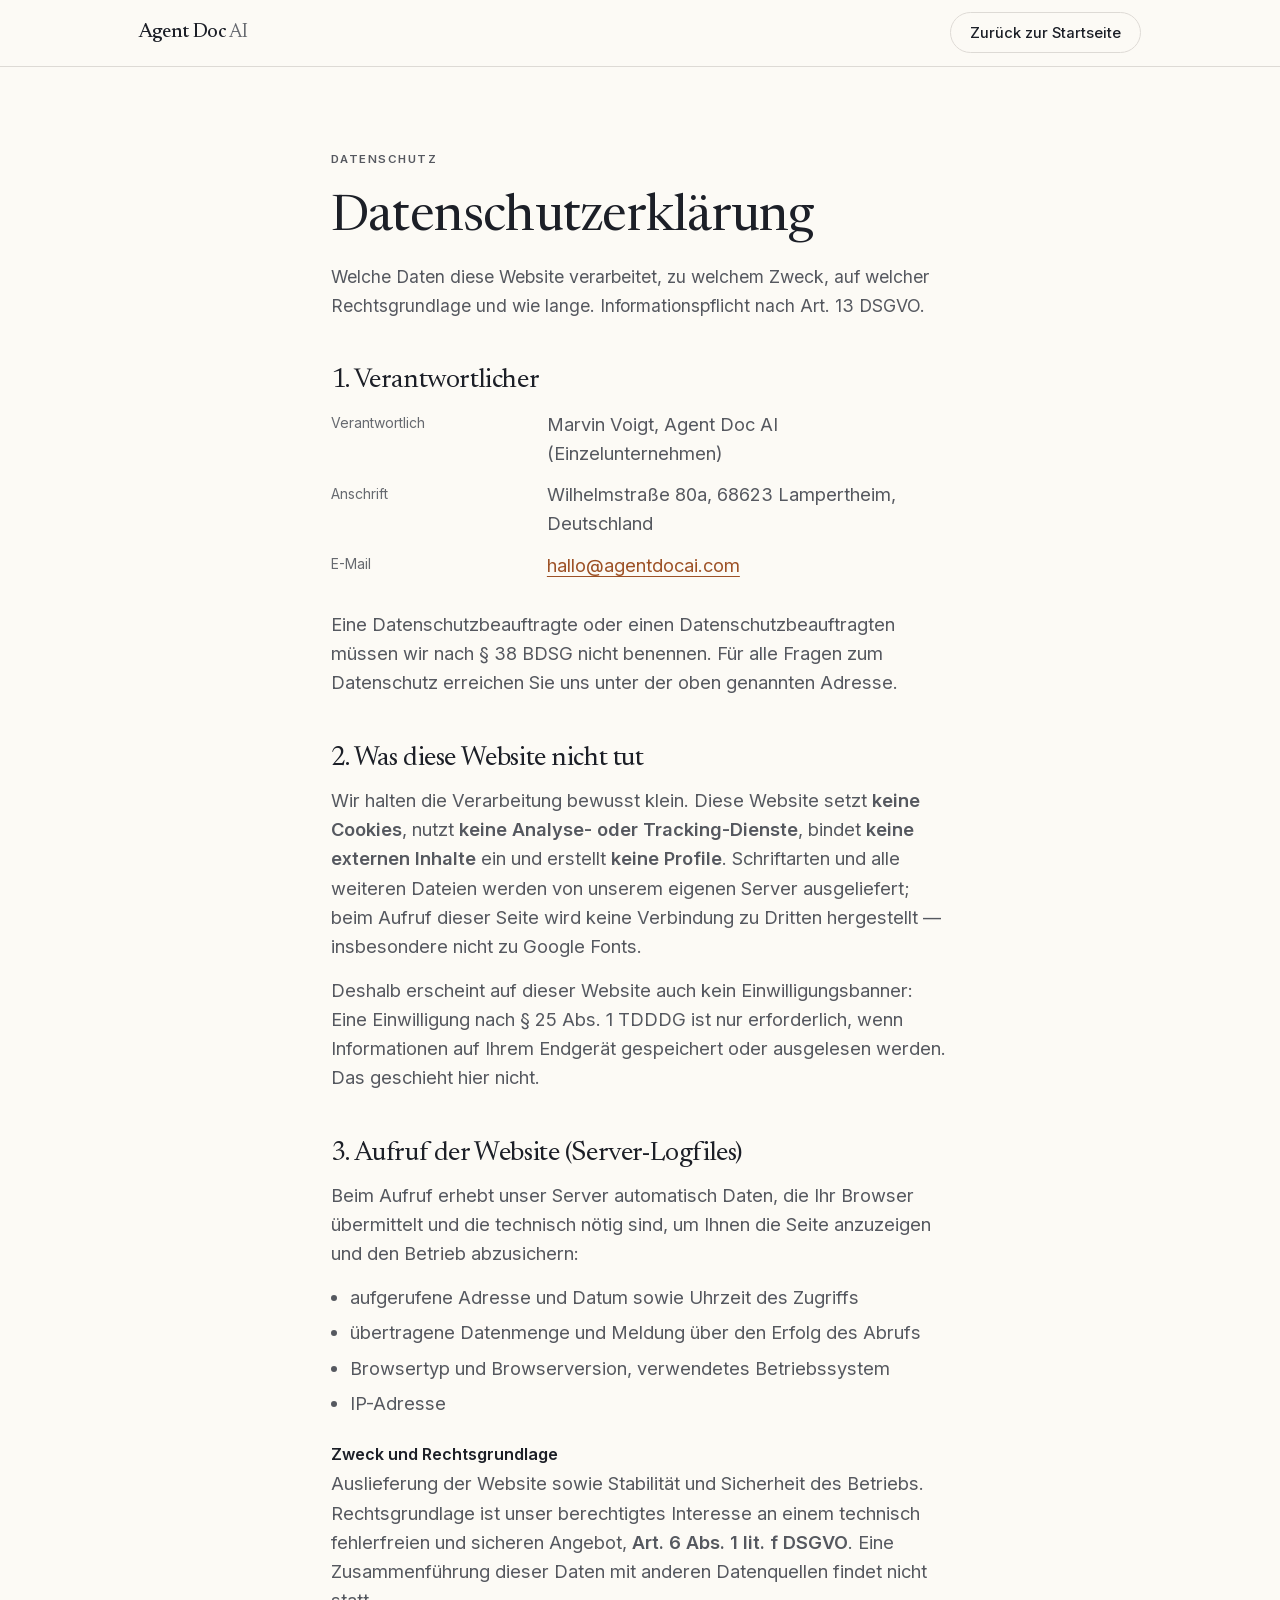
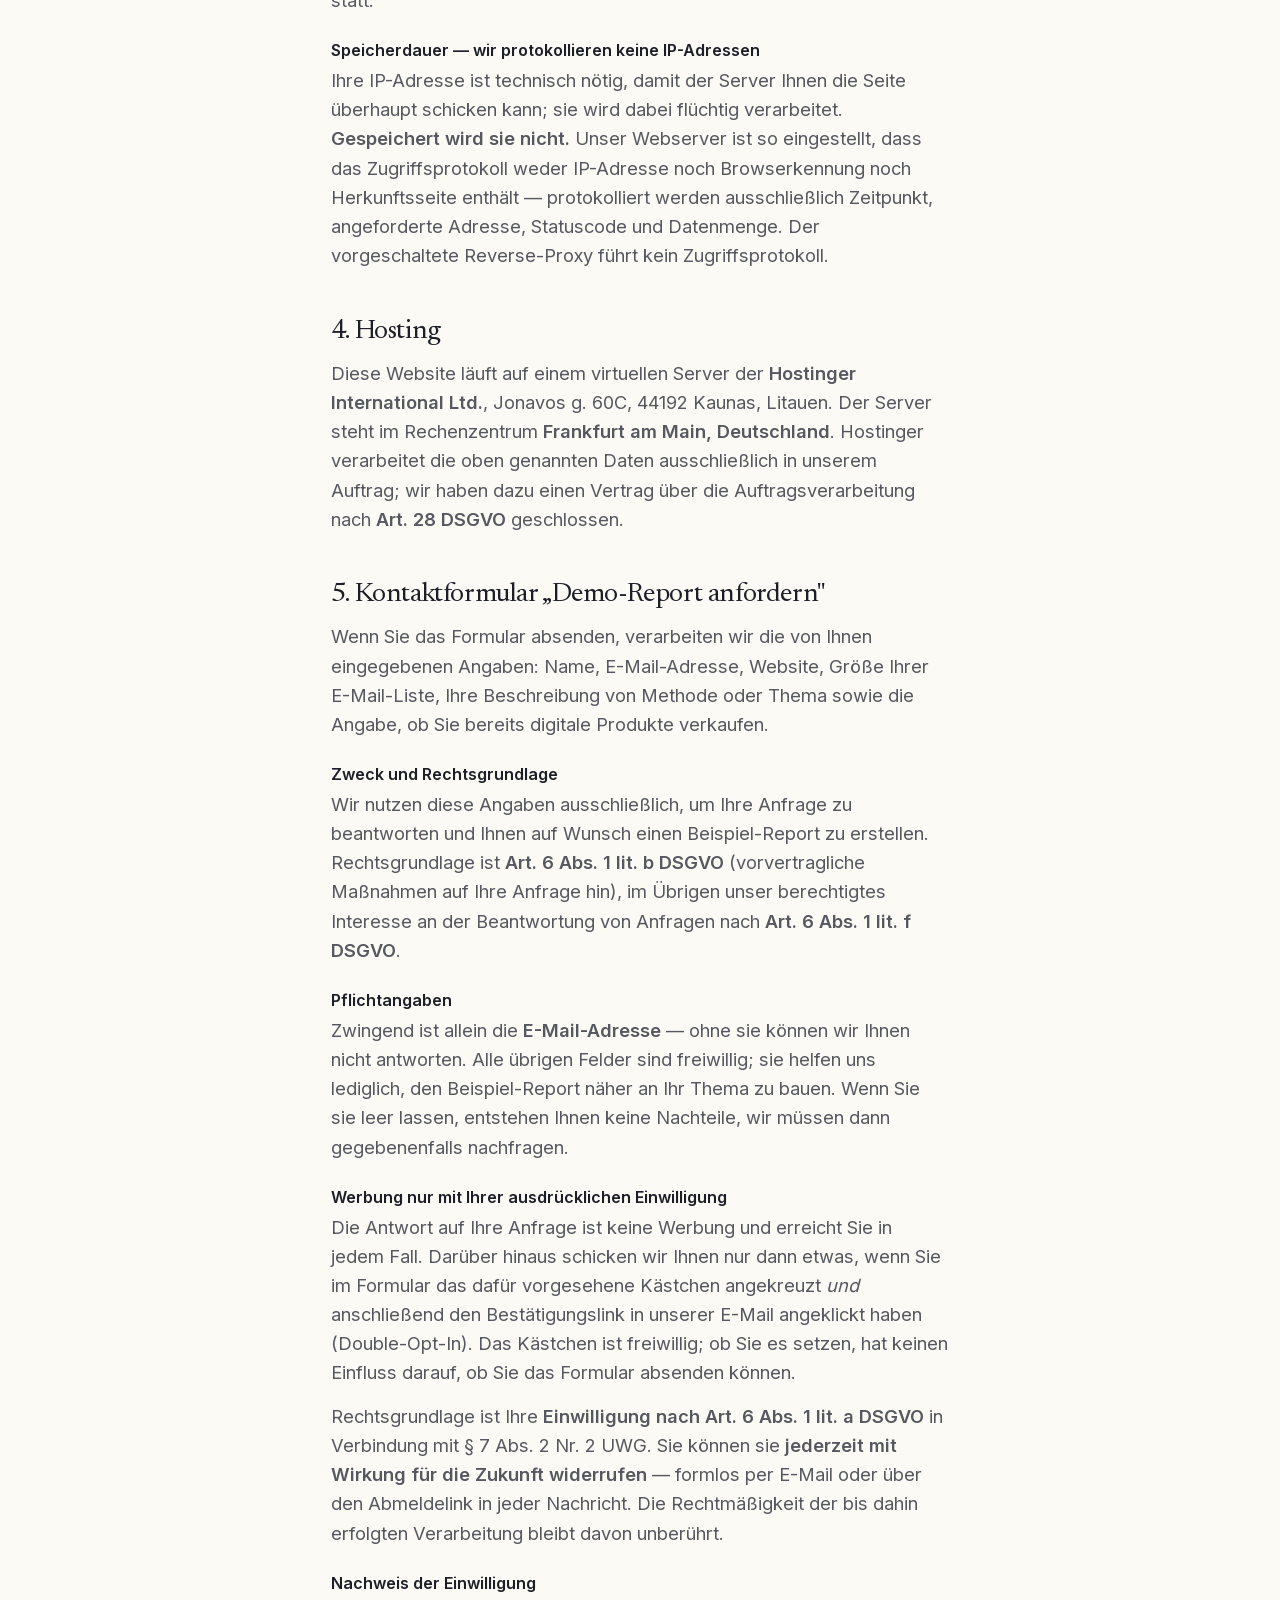
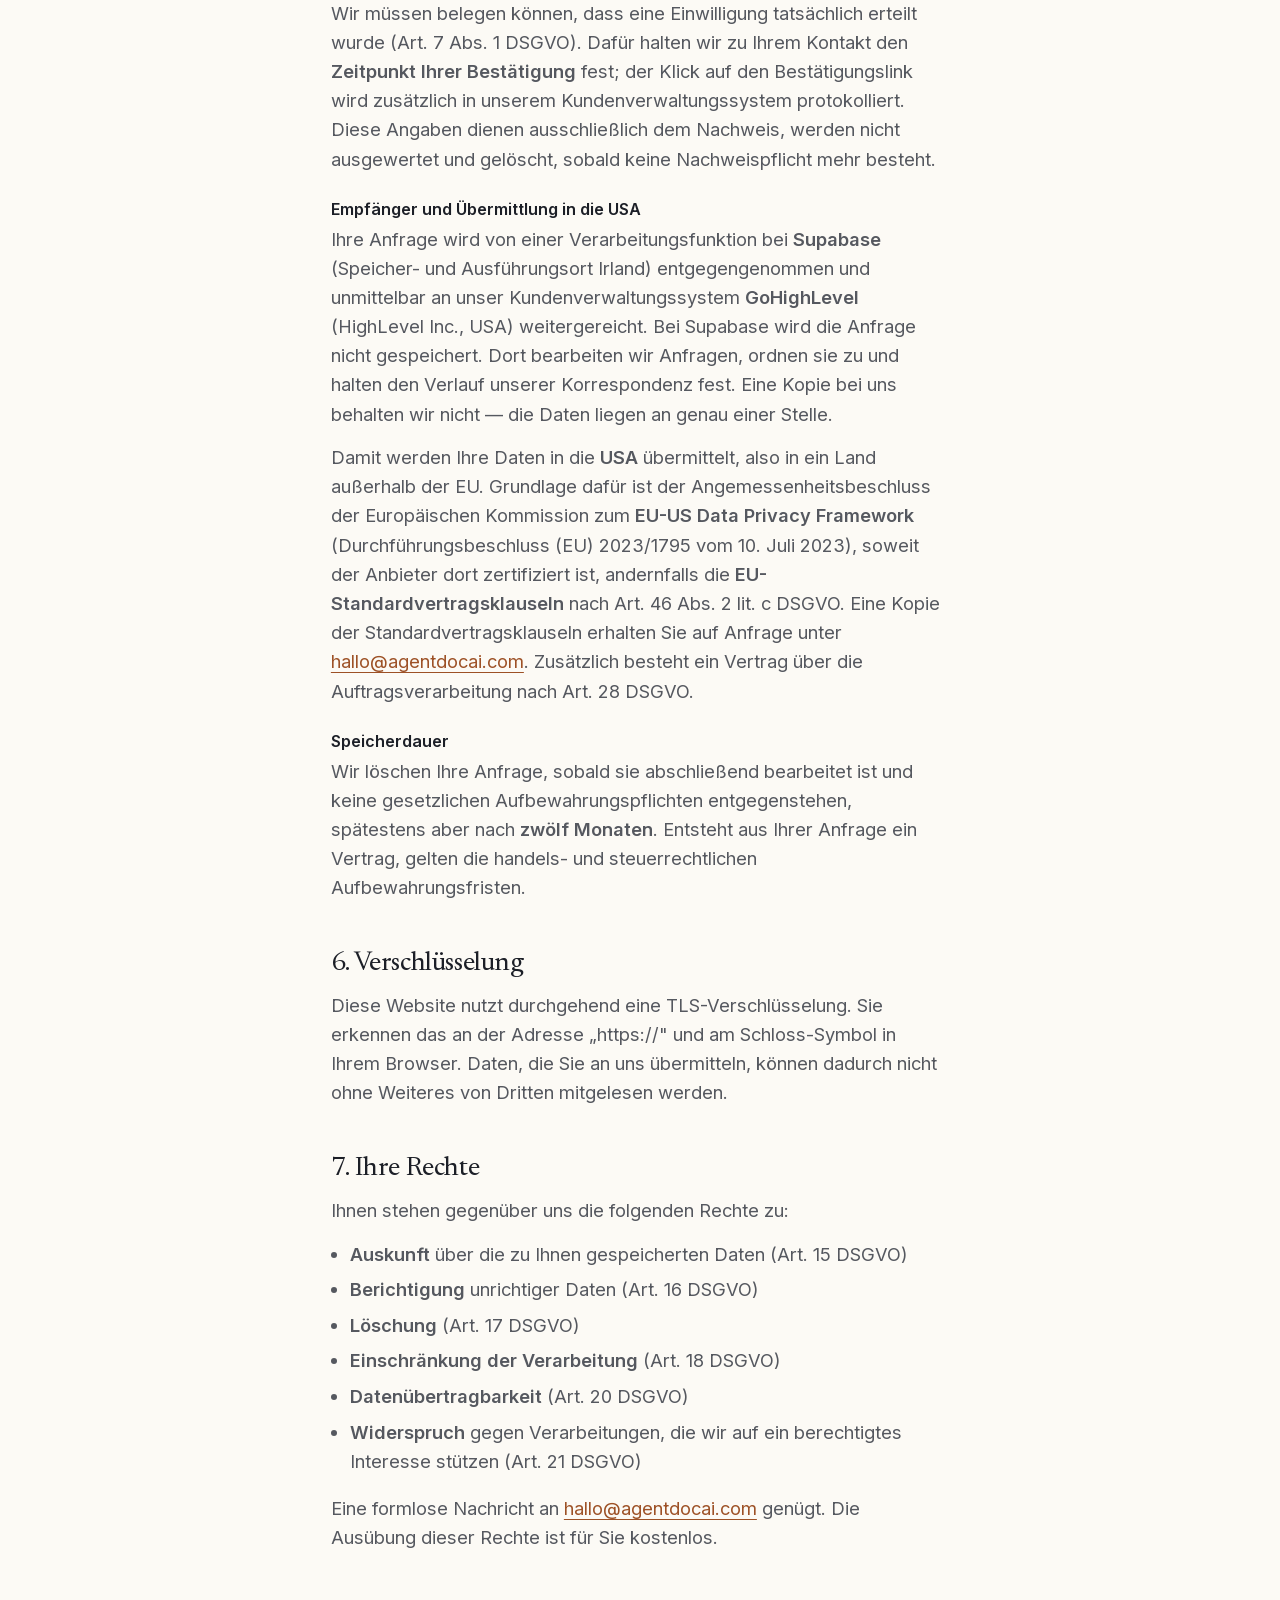
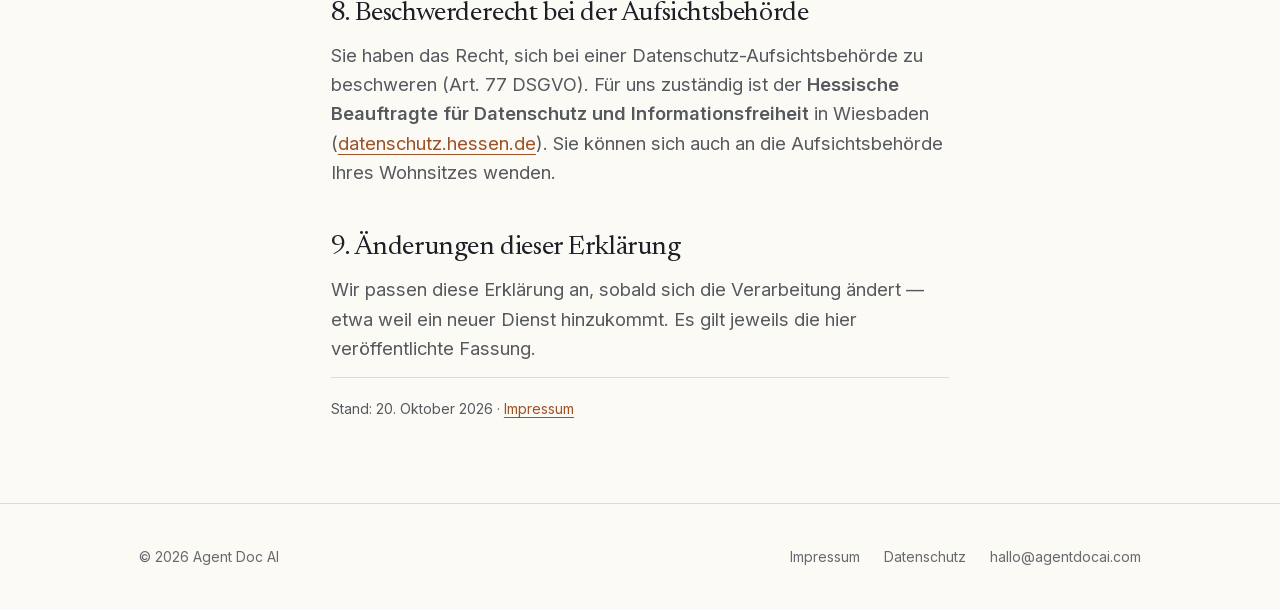
==== commit dca8a3d8: "feat: Formular über Supabase Edge Function an GoHighLevel Statt eines bezahlten Inbound Webhooks leg" ====
--- a/datenschutz.html
+++ b/datenschutz.html
@@ -147,9 +147,10 @@
       <!-- ZU PRÜFEN vor dem Livegang: exakte Firmierung und Anschrift aus dem
            abgeschlossenen Auftragsverarbeitungsvertrag übernehmen, nicht aus dem Web.
            Außerdem die DPF-Zertifizierung auf dataprivacyframework.gov verifizieren. -->
-      Ihre Anfrage läuft über einen Server in Frankfurt und wird dann in unser
+      Ihre Anfrage wird von einer Verarbeitungsfunktion bei <strong>Supabase</strong>
+      (Speicher- und Ausführungsort Irland) entgegengenommen und unmittelbar an unser
       Kundenverwaltungssystem <strong>GoHighLevel</strong> (HighLevel Inc., USA)
-      übernommen. Dort bearbeiten wir Anfragen, ordnen sie zu und halten den Verlauf
+      weitergereicht. Bei Supabase wird die Anfrage nicht gespeichert. Dort bearbeiten wir Anfragen, ordnen sie zu und halten den Verlauf
       unserer Korrespondenz fest. Eine Kopie bei uns behalten wir nicht — die Daten liegen
       an genau einer Stelle.
     </p>
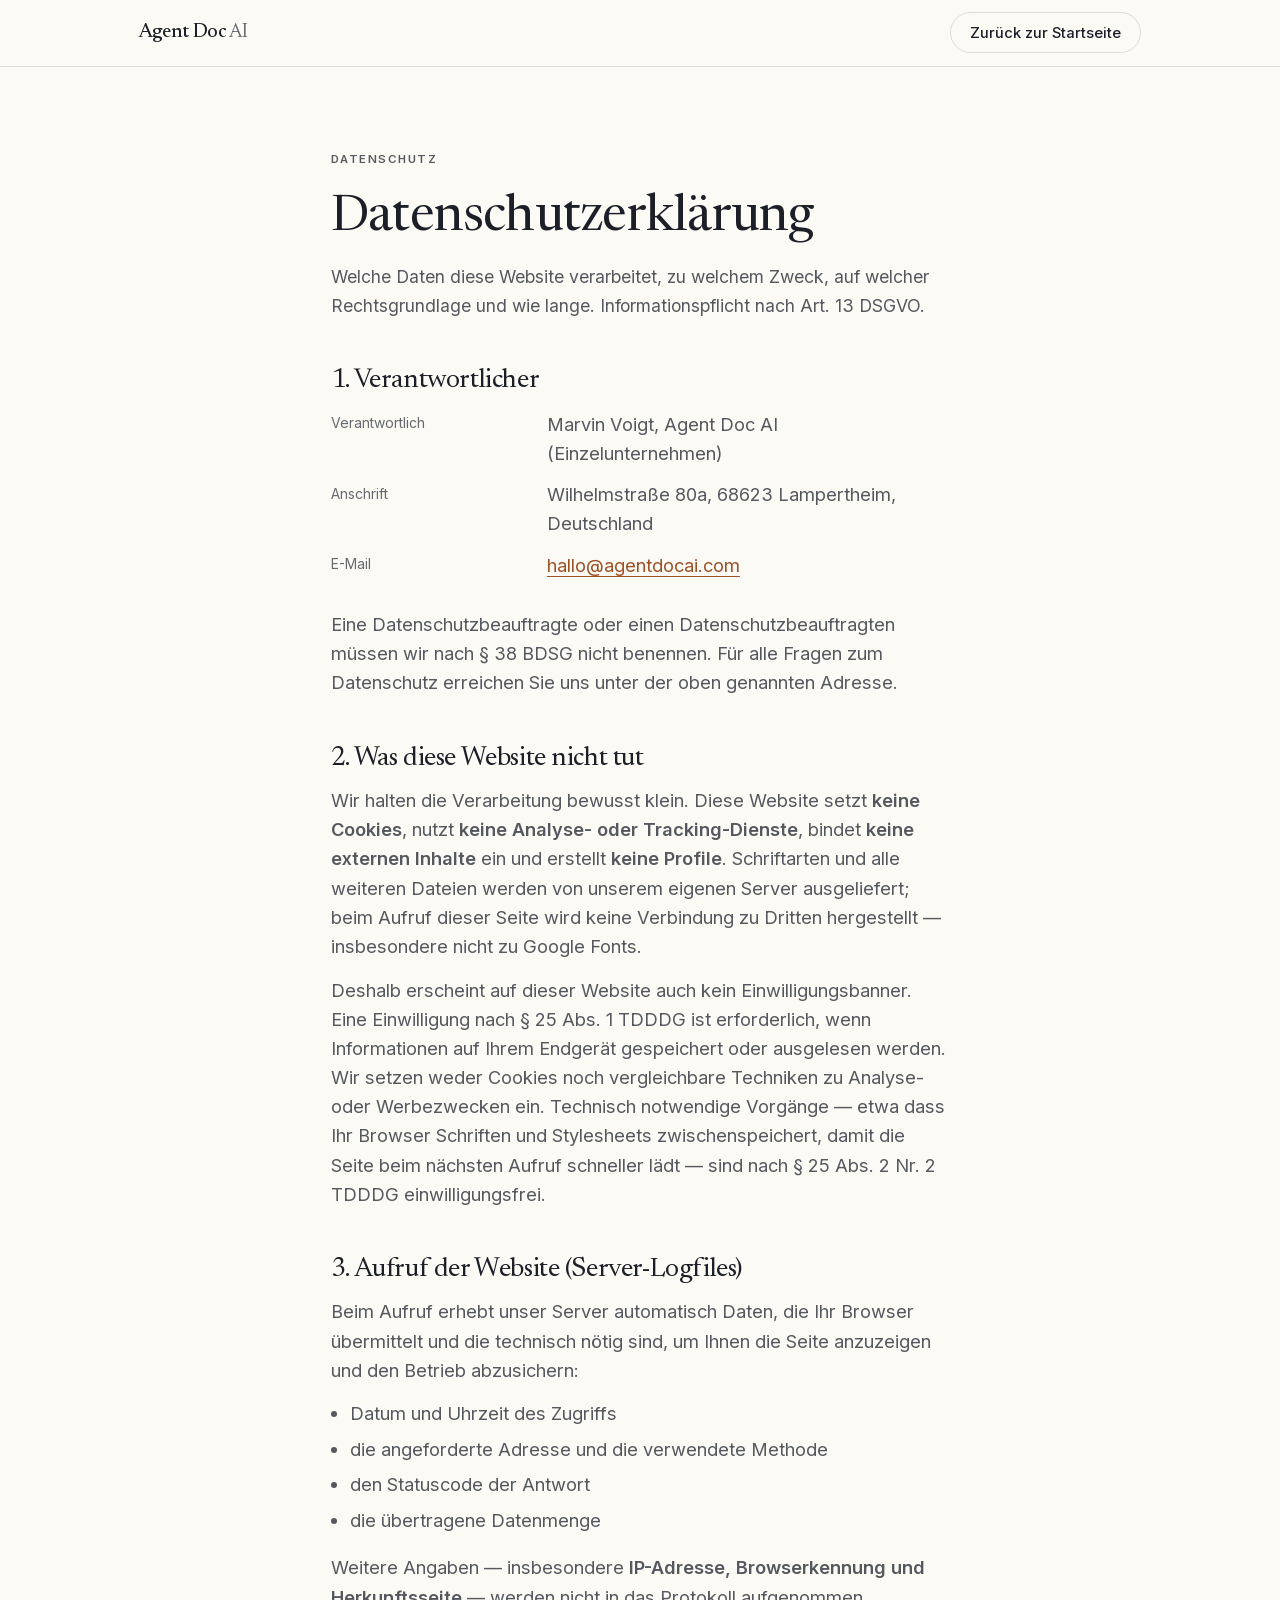
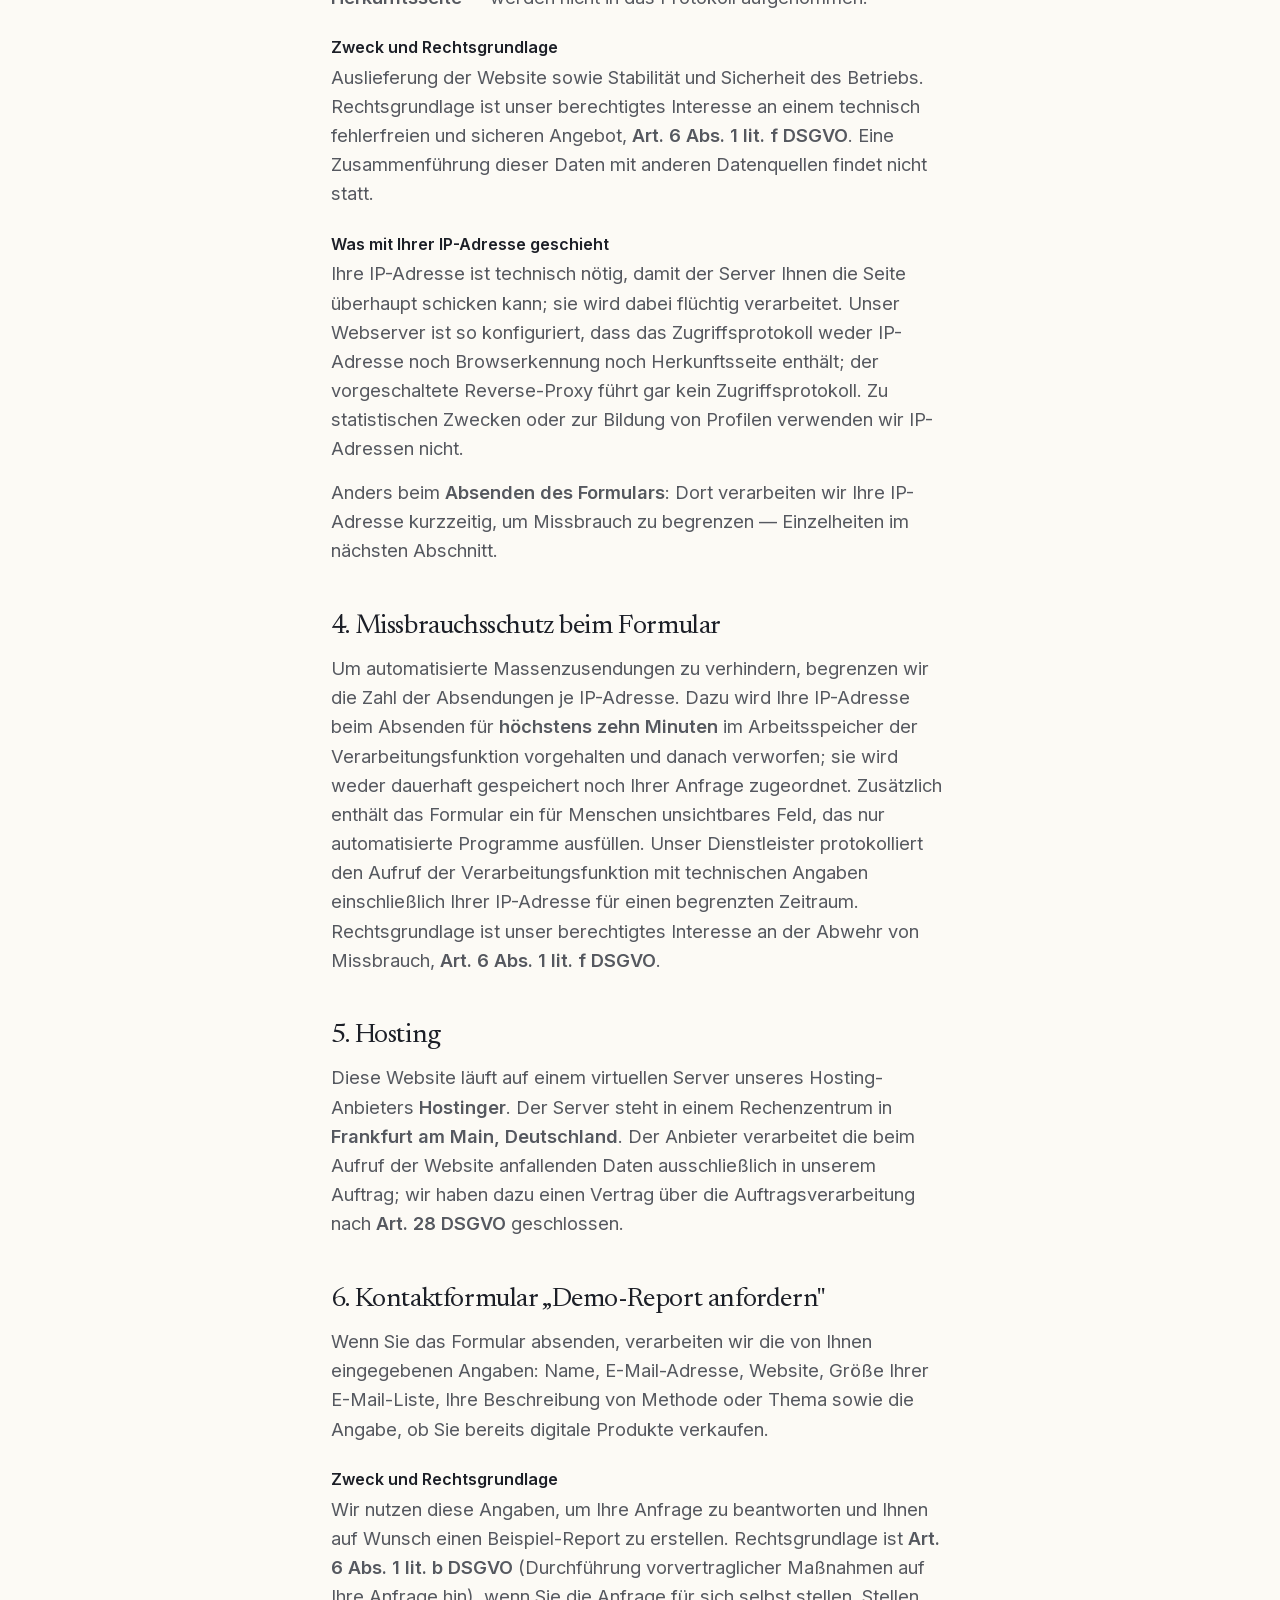
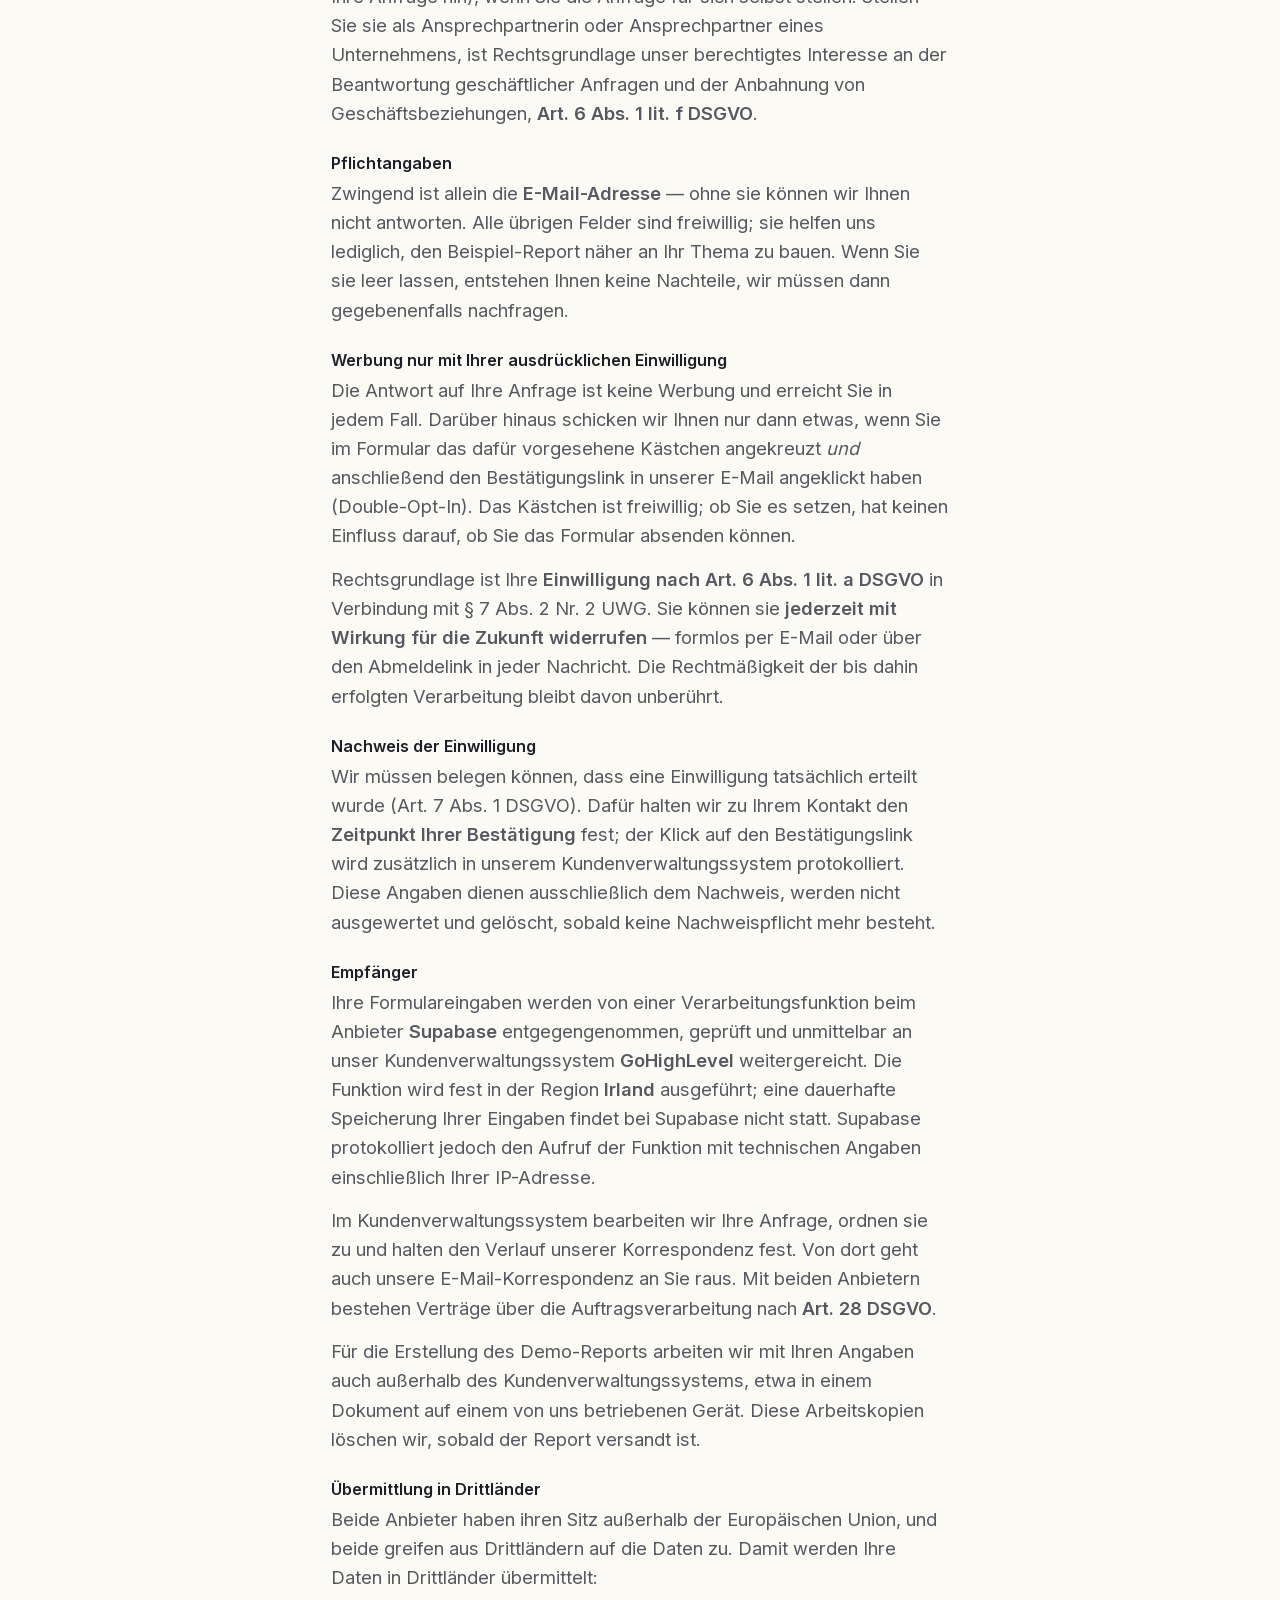
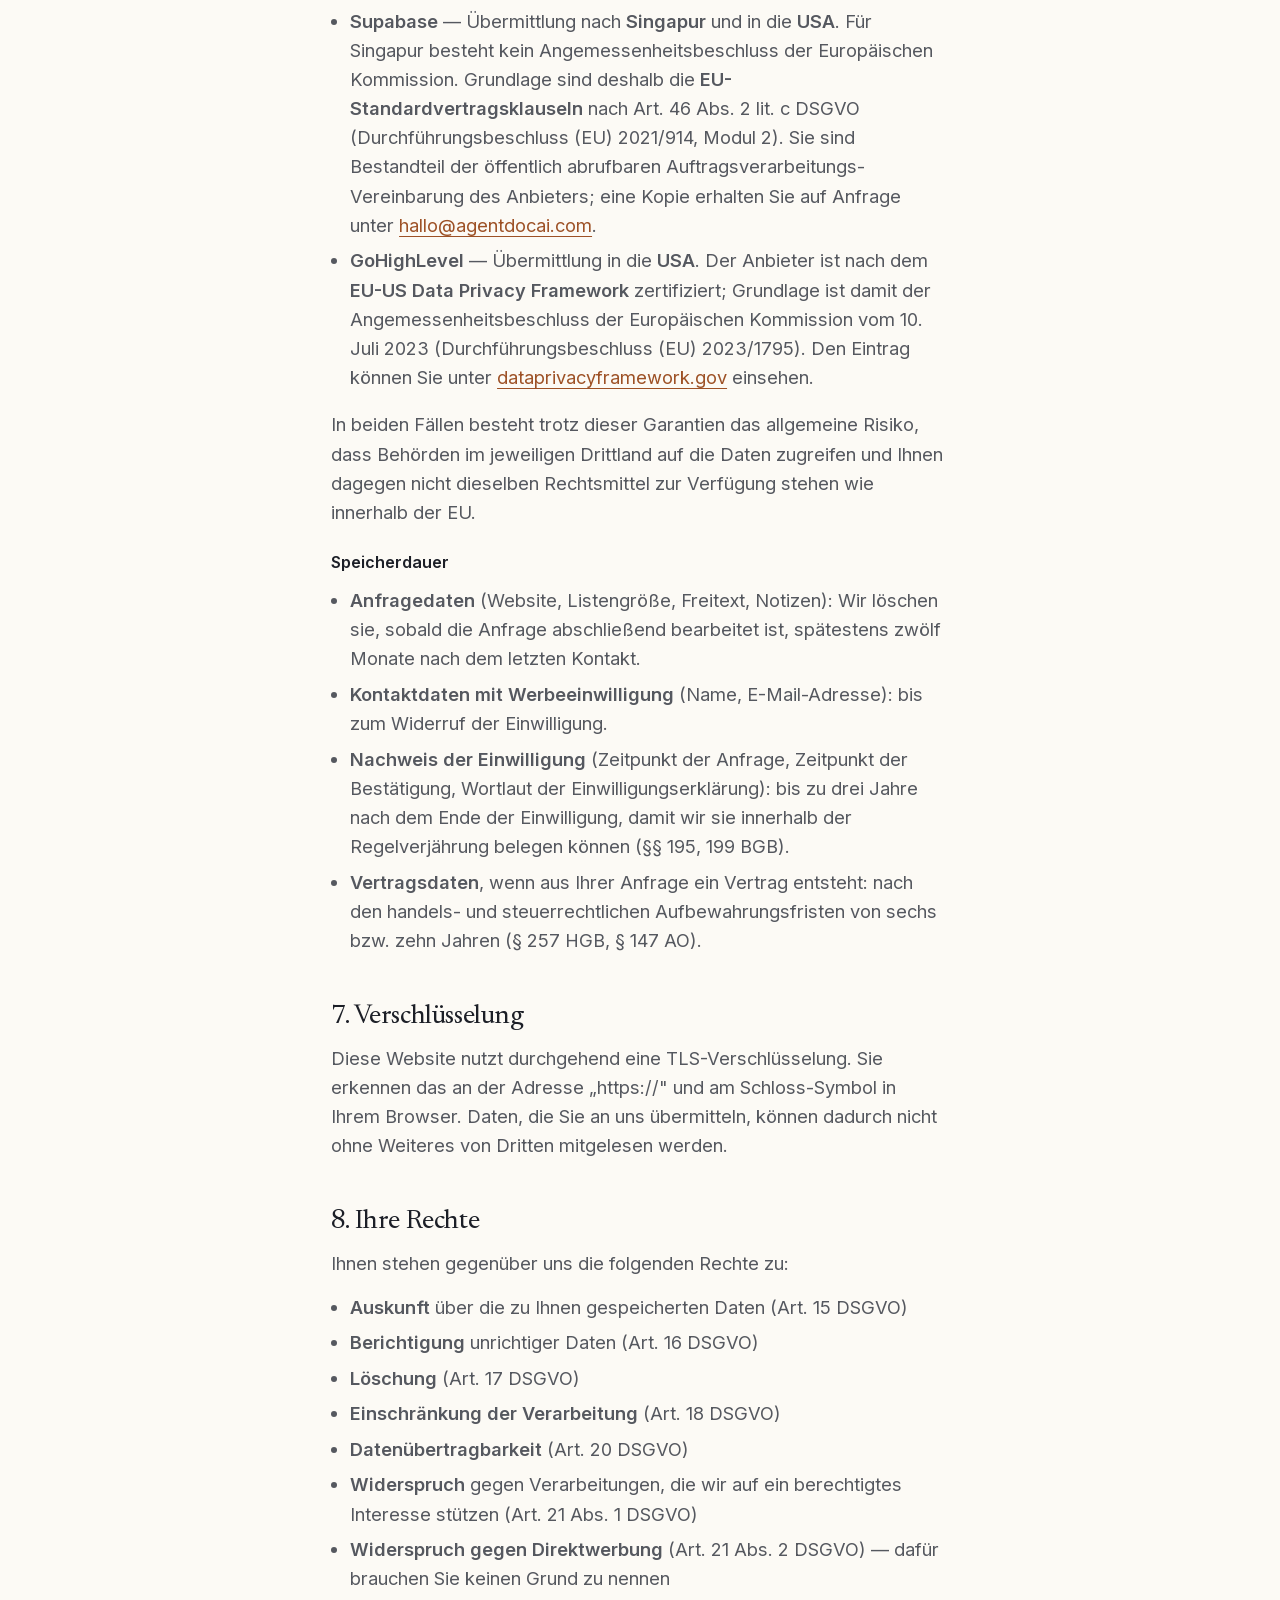
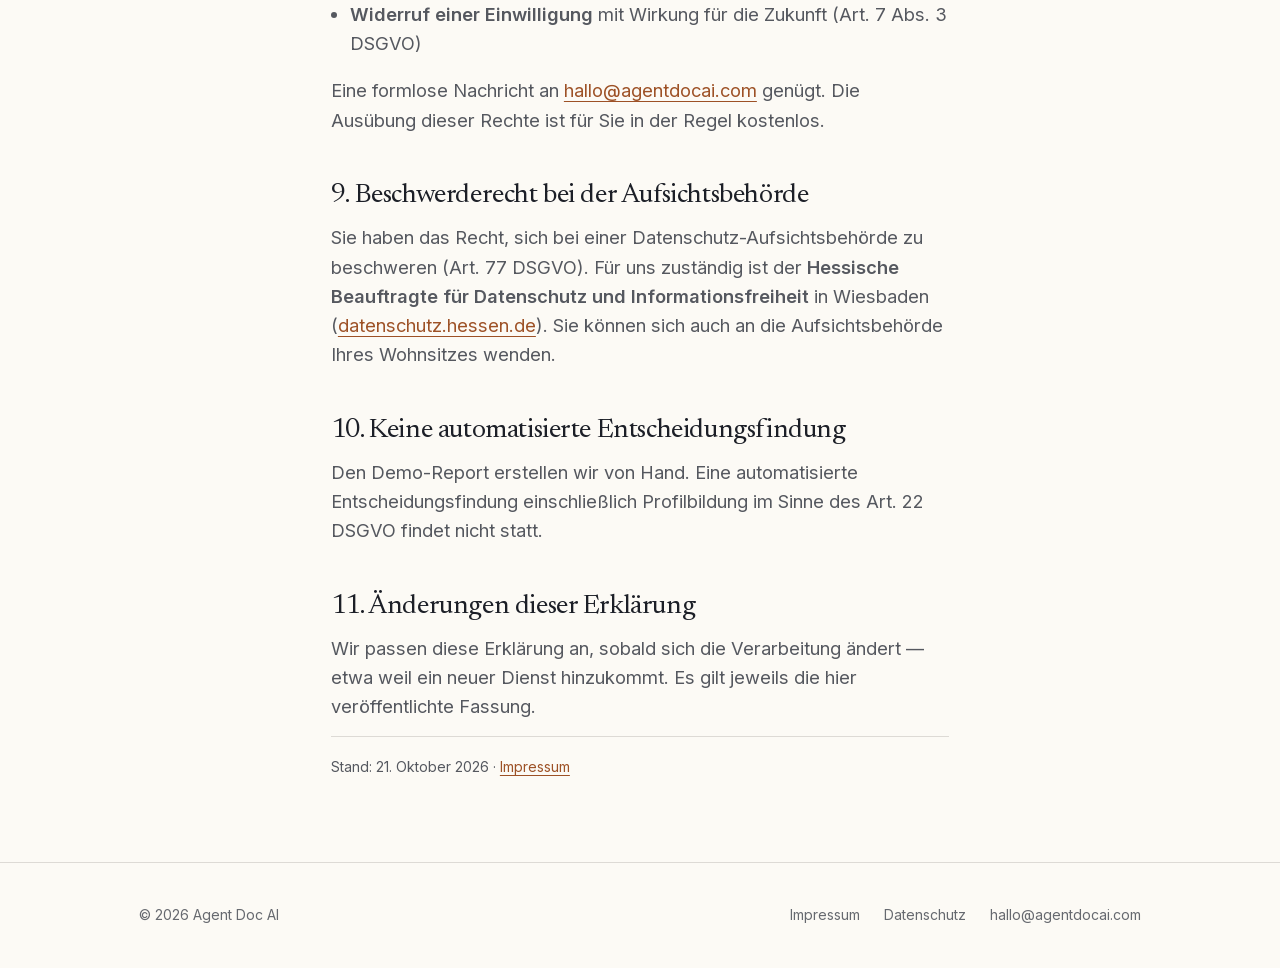
==== commit 7116d255: "fix: Rechtstexte nach dreifacher Prüfung überarbeitet Widerrufs-Lücke (das Schwerwiegendste): Die Fu" ====
--- a/datenschutz.html
+++ b/datenschutz.html
@@ -8,7 +8,7 @@
 <meta name="robots" content="index, follow">
 <link rel="preload" href="fonts/newsreader-normal.woff2" as="font" type="font/woff2" crossorigin>
 <link rel="preload" href="fonts/inter-normal.woff2" as="font" type="font/woff2" crossorigin>
-<link rel="stylesheet" href="base.css">
+<link rel="stylesheet" href="base.css?v=fd297296">
 </head>
 <body>
 
@@ -54,9 +54,12 @@
       nicht zu Google Fonts.
     </p>
     <p>
-      Deshalb erscheint auf dieser Website auch kein Einwilligungsbanner: Eine Einwilligung
-      nach § 25 Abs. 1 TDDDG ist nur erforderlich, wenn Informationen auf Ihrem Endgerät
-      gespeichert oder ausgelesen werden. Das geschieht hier nicht.
+      Deshalb erscheint auf dieser Website auch kein Einwilligungsbanner. Eine Einwilligung
+      nach § 25 Abs. 1 TDDDG ist erforderlich, wenn Informationen auf Ihrem Endgerät
+      gespeichert oder ausgelesen werden. Wir setzen weder Cookies noch vergleichbare Techniken
+      zu Analyse- oder Werbezwecken ein. Technisch notwendige Vorgänge — etwa dass Ihr Browser
+      Schriften und Stylesheets zwischenspeichert, damit die Seite beim nächsten Aufruf schneller
+      lädt — sind nach § 25 Abs. 2 Nr. 2 TDDDG einwilligungsfrei.
     </p>
 
     <h2>3. Aufruf der Website (Server-Logfiles)</h2>
@@ -65,11 +68,15 @@
       technisch nötig sind, um Ihnen die Seite anzuzeigen und den Betrieb abzusichern:
     </p>
     <ul>
-      <li>aufgerufene Adresse und Datum sowie Uhrzeit des Zugriffs</li>
-      <li>übertragene Datenmenge und Meldung über den Erfolg des Abrufs</li>
-      <li>Browsertyp und Browserversion, verwendetes Betriebssystem</li>
-      <li>IP-Adresse</li>
+      <li>Datum und Uhrzeit des Zugriffs</li>
+      <li>die angeforderte Adresse und die verwendete Methode</li>
+      <li>den Statuscode der Antwort</li>
+      <li>die übertragene Datenmenge</li>
     </ul>
+    <p>
+      Weitere Angaben — insbesondere <strong>IP-Adresse, Browserkennung und Herkunftsseite</strong>
+      — werden nicht in das Protokoll aufgenommen.
+    </p>
     <h3>Zweck und Rechtsgrundlage</h3>
     <p>
       Auslieferung der Website sowie Stabilität und Sicherheit des Betriebs. Rechtsgrundlage
@@ -77,27 +84,48 @@
       <strong>Art. 6 Abs. 1 lit. f DSGVO</strong>. Eine Zusammenführung dieser Daten mit
       anderen Datenquellen findet nicht statt.
     </p>
-    <h3>Speicherdauer — wir protokollieren keine IP-Adressen</h3>
+    <h3>Was mit Ihrer IP-Adresse geschieht</h3>
     <p>
       Ihre IP-Adresse ist technisch nötig, damit der Server Ihnen die Seite überhaupt schicken
-      kann; sie wird dabei flüchtig verarbeitet. <strong>Gespeichert wird sie nicht.</strong>
-      Unser Webserver ist so eingestellt, dass das Zugriffsprotokoll weder IP-Adresse noch
-      Browserkennung noch Herkunftsseite enthält — protokolliert werden ausschließlich
-      Zeitpunkt, angeforderte Adresse, Statuscode und Datenmenge. Der vorgeschaltete
-      Reverse-Proxy führt kein Zugriffsprotokoll.
-    </p>
-
-    <h2>4. Hosting</h2>
-    <p>
-      Diese Website läuft auf einem virtuellen Server der
-      <strong>Hostinger International Ltd.</strong>, Jonavos g. 60C, 44192 Kaunas, Litauen.
-      Der Server steht im Rechenzentrum <strong>Frankfurt am Main, Deutschland</strong>.
-      Hostinger verarbeitet die oben genannten Daten ausschließlich in unserem Auftrag;
-      wir haben dazu einen Vertrag über die Auftragsverarbeitung nach
-      <strong>Art. 28 DSGVO</strong> geschlossen.
-    </p>
-
-    <h2>5. Kontaktformular „Demo-Report anfordern"</h2>
+      kann; sie wird dabei flüchtig verarbeitet. Unser Webserver ist so konfiguriert, dass das
+      Zugriffsprotokoll weder IP-Adresse noch Browserkennung noch Herkunftsseite enthält; der
+      vorgeschaltete Reverse-Proxy führt gar kein Zugriffsprotokoll. Zu statistischen Zwecken
+      oder zur Bildung von Profilen verwenden wir IP-Adressen nicht.
+    </p>
+    <p>
+      Anders beim <strong>Absenden des Formulars</strong>: Dort verarbeiten wir Ihre IP-Adresse
+      kurzzeitig, um Missbrauch zu begrenzen — Einzelheiten im nächsten Abschnitt.
+    </p>
+
+    <h2>4. Missbrauchsschutz beim Formular</h2>
+    <p>
+      Um automatisierte Massenzusendungen zu verhindern, begrenzen wir die Zahl der Absendungen
+      je IP-Adresse. Dazu wird Ihre IP-Adresse beim Absenden für <strong>höchstens zehn
+      Minuten</strong> im Arbeitsspeicher der Verarbeitungsfunktion vorgehalten und danach
+      verworfen; sie wird weder dauerhaft gespeichert noch Ihrer Anfrage zugeordnet. Zusätzlich
+      enthält das Formular ein für Menschen unsichtbares Feld, das nur automatisierte Programme
+      ausfüllen. Unser Dienstleister protokolliert den Aufruf der Verarbeitungsfunktion mit
+      technischen Angaben einschließlich Ihrer IP-Adresse für einen begrenzten Zeitraum.
+      Rechtsgrundlage ist unser berechtigtes Interesse an der Abwehr von Missbrauch,
+      <strong>Art. 6 Abs. 1 lit. f DSGVO</strong>.
+    </p>
+
+    <h2>5. Hosting</h2>
+    <p>
+      <!-- ZU KLÄREN: Firmierung und Anschrift exakt aus dem eigenen Hosting-Vertrag
+           übernehmen. Hostinger nennt in der eigenen Datenschutzerklärung mehrere
+           Gesellschaften (u. a. HOSTINGER, UAB in Vilnius und eine zypriotische
+           Hostinger International Ltd). Die bisher hier genannte Kombination aus
+           Firmierung und Adresse war falsch und wurde entfernt. -->
+      Diese Website läuft auf einem virtuellen Server unseres Hosting-Anbieters
+      <strong>Hostinger</strong>. Der Server steht in einem Rechenzentrum in
+      <strong>Frankfurt am Main, Deutschland</strong>. Der Anbieter verarbeitet die beim
+      Aufruf der Website anfallenden Daten ausschließlich in unserem Auftrag; wir haben dazu
+      einen Vertrag über die Auftragsverarbeitung nach <strong>Art. 28 DSGVO</strong>
+      geschlossen.
+    </p>
+
+    <h2>6. Kontaktformular „Demo-Report anfordern"</h2>
     <p>
       Wenn Sie das Formular absenden, verarbeiten wir die von Ihnen eingegebenen Angaben:
       Name, E-Mail-Adresse, Website, Größe Ihrer E-Mail-Liste, Ihre Beschreibung von Methode
@@ -105,10 +133,12 @@
     </p>
     <h3>Zweck und Rechtsgrundlage</h3>
     <p>
-      Wir nutzen diese Angaben ausschließlich, um Ihre Anfrage zu beantworten und Ihnen auf
-      Wunsch einen Beispiel-Report zu erstellen. Rechtsgrundlage ist
-      <strong>Art. 6 Abs. 1 lit. b DSGVO</strong> (vorvertragliche Maßnahmen auf Ihre Anfrage
-      hin), im Übrigen unser berechtigtes Interesse an der Beantwortung von Anfragen nach
+      Wir nutzen diese Angaben, um Ihre Anfrage zu beantworten und Ihnen auf Wunsch einen
+      Beispiel-Report zu erstellen. Rechtsgrundlage ist <strong>Art. 6 Abs. 1 lit. b DSGVO</strong>
+      (Durchführung vorvertraglicher Maßnahmen auf Ihre Anfrage hin), wenn Sie die Anfrage für
+      sich selbst stellen. Stellen Sie sie als Ansprechpartnerin oder Ansprechpartner eines
+      Unternehmens, ist Rechtsgrundlage unser berechtigtes Interesse an der Beantwortung
+      geschäftlicher Anfragen und der Anbahnung von Geschäftsbeziehungen,
       <strong>Art. 6 Abs. 1 lit. f DSGVO</strong>.
     </p>
     <h3>Pflichtangaben</h3>
@@ -142,44 +172,87 @@
       Diese Angaben dienen ausschließlich dem Nachweis, werden nicht ausgewertet und
       gelöscht, sobald keine Nachweispflicht mehr besteht.
     </p>
-    <h3>Empfänger und Übermittlung in die USA</h3>
-    <p>
-      <!-- ZU PRÜFEN vor dem Livegang: exakte Firmierung und Anschrift aus dem
-           abgeschlossenen Auftragsverarbeitungsvertrag übernehmen, nicht aus dem Web.
-           Außerdem die DPF-Zertifizierung auf dataprivacyframework.gov verifizieren. -->
-      Ihre Anfrage wird von einer Verarbeitungsfunktion bei <strong>Supabase</strong>
-      (Speicher- und Ausführungsort Irland) entgegengenommen und unmittelbar an unser
-      Kundenverwaltungssystem <strong>GoHighLevel</strong> (HighLevel Inc., USA)
-      weitergereicht. Bei Supabase wird die Anfrage nicht gespeichert. Dort bearbeiten wir Anfragen, ordnen sie zu und halten den Verlauf
-      unserer Korrespondenz fest. Eine Kopie bei uns behalten wir nicht — die Daten liegen
-      an genau einer Stelle.
-    </p>
-    <p>
-      Damit werden Ihre Daten in die <strong>USA</strong> übermittelt, also in ein Land
-      außerhalb der EU. Grundlage dafür ist der Angemessenheitsbeschluss der Europäischen
-      Kommission zum <strong>EU-US Data Privacy Framework</strong>
-      (Durchführungsbeschluss (EU) 2023/1795 vom 10. Juli 2023), soweit der Anbieter dort
-      zertifiziert ist, andernfalls die <strong>EU-Standardvertragsklauseln</strong> nach
-      Art. 46 Abs. 2 lit. c DSGVO. Eine Kopie der Standardvertragsklauseln erhalten Sie auf
-      Anfrage unter <a href="mailto:hallo@agentdocai.com">hallo@agentdocai.com</a>.
-      Zusätzlich besteht ein Vertrag über die Auftragsverarbeitung nach Art. 28 DSGVO.
-    </p>
+    <h3>Empfänger</h3>
+    <p>
+      <!-- ZU KLÄREN vor dem Livegang: (1) Mit welcher Supabase-Gesellschaft besteht der
+           Vertrag? Die aktuelle Auftragsverarbeitungs-Vereinbarung nennt Supabase Pte. Ltd.
+           in Singapur; ältere Fassungen nannten Supabase, Inc. (USA). Maßgeblich ist die
+           Fassung, der zugestimmt wurde. (2) Exakte Firmierung des CRM-Anbieters aus dem
+           eigenen Vertrag. (3) Eintrag im Data Privacy Framework auf dataprivacyframework.gov
+           bestätigen (Status „Active", Kategorie Non-HR). -->
+      Ihre Formulareingaben werden von einer Verarbeitungsfunktion beim Anbieter
+      <strong>Supabase</strong> entgegengenommen, geprüft und unmittelbar an unser
+      Kundenverwaltungssystem <strong>GoHighLevel</strong> weitergereicht. Die Funktion wird
+      fest in der Region <strong>Irland</strong> ausgeführt; eine dauerhafte Speicherung Ihrer
+      Eingaben findet bei Supabase nicht statt. Supabase protokolliert jedoch den Aufruf der
+      Funktion mit technischen Angaben einschließlich Ihrer IP-Adresse.
+    </p>
+    <p>
+      Im Kundenverwaltungssystem bearbeiten wir Ihre Anfrage, ordnen sie zu und halten den
+      Verlauf unserer Korrespondenz fest. Von dort geht auch unsere E-Mail-Korrespondenz an Sie
+      raus. Mit beiden Anbietern bestehen Verträge über die Auftragsverarbeitung nach
+      <strong>Art. 28 DSGVO</strong>.
+    </p>
+    <p>
+      Für die Erstellung des Demo-Reports arbeiten wir mit Ihren Angaben auch außerhalb des
+      Kundenverwaltungssystems, etwa in einem Dokument auf einem von uns betriebenen Gerät.
+      Diese Arbeitskopien löschen wir, sobald der Report versandt ist.
+    </p>
+
+    <h3>Übermittlung in Drittländer</h3>
+    <p>
+      Beide Anbieter haben ihren Sitz außerhalb der Europäischen Union, und beide greifen aus
+      Drittländern auf die Daten zu. Damit werden Ihre Daten in Drittländer übermittelt:
+    </p>
+    <ul>
+      <li>
+        <strong>Supabase</strong> — Übermittlung nach <strong>Singapur</strong> und in die
+        <strong>USA</strong>. Für Singapur besteht kein Angemessenheitsbeschluss der
+        Europäischen Kommission. Grundlage sind deshalb die
+        <strong>EU-Standardvertragsklauseln</strong> nach Art. 46 Abs. 2 lit. c DSGVO
+        (Durchführungsbeschluss (EU) 2021/914, Modul 2). Sie sind Bestandteil der öffentlich
+        abrufbaren Auftragsverarbeitungs-Vereinbarung des Anbieters; eine Kopie erhalten Sie
+        auf Anfrage unter <a href="mailto:hallo@agentdocai.com">hallo@agentdocai.com</a>.
+      </li>
+      <li>
+        <strong>GoHighLevel</strong> — Übermittlung in die <strong>USA</strong>. Der Anbieter
+        ist nach dem <strong>EU-US Data Privacy Framework</strong> zertifiziert; Grundlage ist
+        damit der Angemessenheitsbeschluss der Europäischen Kommission vom 10. Juli 2023
+        (Durchführungsbeschluss (EU) 2023/1795). Den Eintrag können Sie unter
+        <a href="https://www.dataprivacyframework.gov" rel="noopener">dataprivacyframework.gov</a>
+        einsehen.
+      </li>
+    </ul>
+    <p>
+      In beiden Fällen besteht trotz dieser Garantien das allgemeine Risiko, dass Behörden im
+      jeweiligen Drittland auf die Daten zugreifen und Ihnen dagegen nicht dieselben Rechtsmittel
+      zur Verfügung stehen wie innerhalb der EU.
+    </p>
+
     <h3>Speicherdauer</h3>
-    <p>
-      Wir löschen Ihre Anfrage, sobald sie abschließend bearbeitet ist und keine gesetzlichen
-      Aufbewahrungspflichten entgegenstehen, spätestens aber nach <strong>zwölf Monaten</strong>.
-      Entsteht aus Ihrer Anfrage ein Vertrag, gelten die handels- und steuerrechtlichen
-      Aufbewahrungsfristen.
-    </p>
-
-    <h2>6. Verschlüsselung</h2>
+    <ul>
+      <li><strong>Anfragedaten</strong> (Website, Listengröße, Freitext, Notizen): Wir löschen
+        sie, sobald die Anfrage abschließend bearbeitet ist, spätestens zwölf Monate nach dem
+        letzten Kontakt.</li>
+      <li><strong>Kontaktdaten mit Werbeeinwilligung</strong> (Name, E-Mail-Adresse): bis zum
+        Widerruf der Einwilligung.</li>
+      <li><strong>Nachweis der Einwilligung</strong> (Zeitpunkt der Anfrage, Zeitpunkt der
+        Bestätigung, Wortlaut der Einwilligungserklärung): bis zu drei Jahre nach dem Ende der
+        Einwilligung, damit wir sie innerhalb der Regelverjährung belegen können
+        (§§ 195, 199 BGB).</li>
+      <li><strong>Vertragsdaten</strong>, wenn aus Ihrer Anfrage ein Vertrag entsteht: nach den
+        handels- und steuerrechtlichen Aufbewahrungsfristen von sechs bzw. zehn Jahren
+        (§ 257 HGB, § 147 AO).</li>
+    </ul>
+
+    <h2>7. Verschlüsselung</h2>
     <p>
       Diese Website nutzt durchgehend eine TLS-Verschlüsselung. Sie erkennen das an der
       Adresse „https://" und am Schloss-Symbol in Ihrem Browser. Daten, die Sie an uns
       übermitteln, können dadurch nicht ohne Weiteres von Dritten mitgelesen werden.
     </p>
 
-    <h2>7. Ihre Rechte</h2>
+    <h2>8. Ihre Rechte</h2>
     <p>Ihnen stehen gegenüber uns die folgenden Rechte zu:</p>
     <ul>
       <li><strong>Auskunft</strong> über die zu Ihnen gespeicherten Daten (Art. 15 DSGVO)</li>
@@ -188,14 +261,18 @@
       <li><strong>Einschränkung der Verarbeitung</strong> (Art. 18 DSGVO)</li>
       <li><strong>Datenübertragbarkeit</strong> (Art. 20 DSGVO)</li>
       <li><strong>Widerspruch</strong> gegen Verarbeitungen, die wir auf ein berechtigtes
-          Interesse stützen (Art. 21 DSGVO)</li>
+          Interesse stützen (Art. 21 Abs. 1 DSGVO)</li>
+      <li><strong>Widerspruch gegen Direktwerbung</strong> (Art. 21 Abs. 2 DSGVO) — dafür
+          brauchen Sie keinen Grund zu nennen</li>
+      <li><strong>Widerruf einer Einwilligung</strong> mit Wirkung für die Zukunft
+          (Art. 7 Abs. 3 DSGVO)</li>
     </ul>
     <p>
       Eine formlose Nachricht an <a href="mailto:hallo@agentdocai.com">hallo@agentdocai.com</a>
-      genügt. Die Ausübung dieser Rechte ist für Sie kostenlos.
-    </p>
-
-    <h2>8. Beschwerderecht bei der Aufsichtsbehörde</h2>
+      genügt. Die Ausübung dieser Rechte ist für Sie in der Regel kostenlos.
+    </p>
+
+    <h2>9. Beschwerderecht bei der Aufsichtsbehörde</h2>
     <p>
       Sie haben das Recht, sich bei einer Datenschutz-Aufsichtsbehörde zu beschweren
       (Art. 77 DSGVO). Für uns zuständig ist der
@@ -204,14 +281,20 @@
       Sie können sich auch an die Aufsichtsbehörde Ihres Wohnsitzes wenden.
     </p>
 
-    <h2>9. Änderungen dieser Erklärung</h2>
+    <h2>10. Keine automatisierte Entscheidungsfindung</h2>
+    <p>
+      Den Demo-Report erstellen wir von Hand. Eine automatisierte Entscheidungsfindung
+      einschließlich Profilbildung im Sinne des Art. 22 DSGVO findet nicht statt.
+    </p>
+
+    <h2>11. Änderungen dieser Erklärung</h2>
     <p>
       Wir passen diese Erklärung an, sobald sich die Verarbeitung ändert — etwa weil ein
       neuer Dienst hinzukommt. Es gilt jeweils die hier veröffentlichte Fassung.
     </p>
 
     <p class="doc__meta">
-      Stand: 20. Oktober 2026 · <a href="impressum.html">Impressum</a>
+      Stand: 21. Oktober 2026 · <a href="impressum.html">Impressum</a>
     </p>
 
   </div>
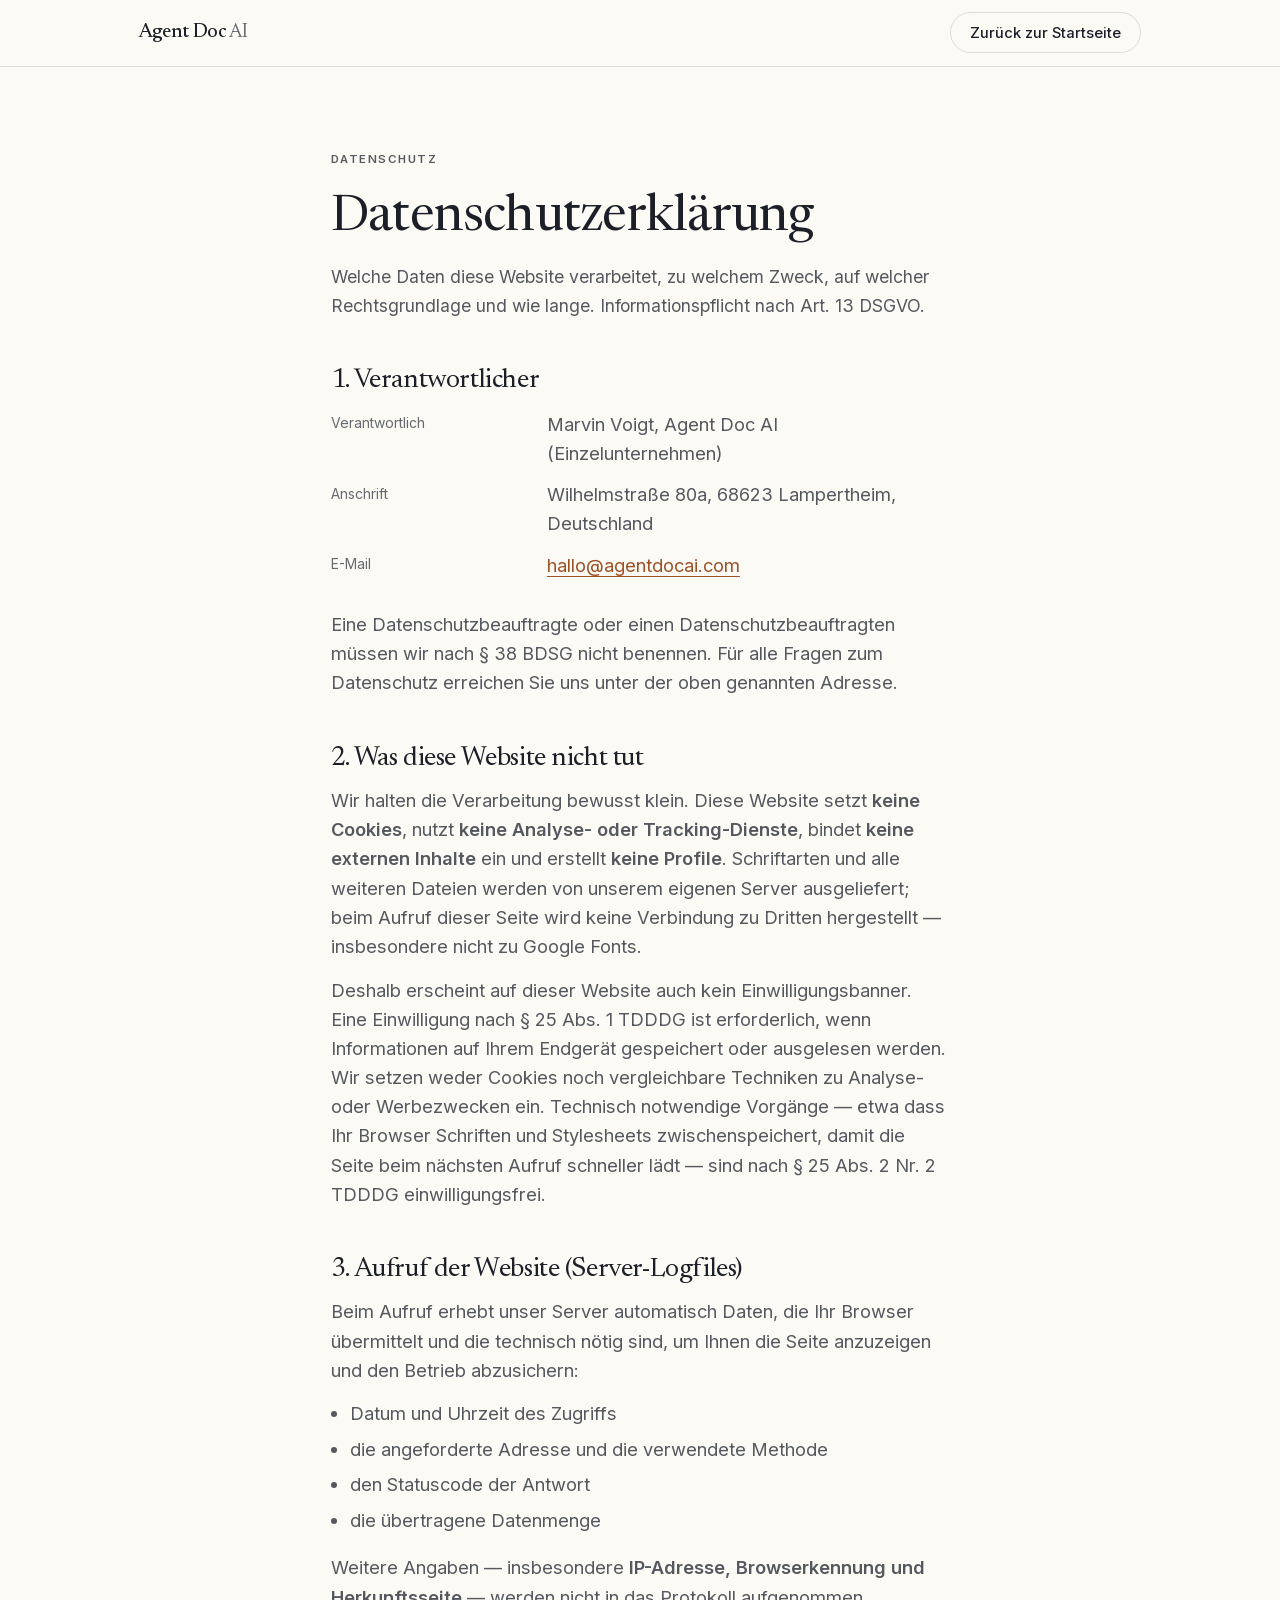
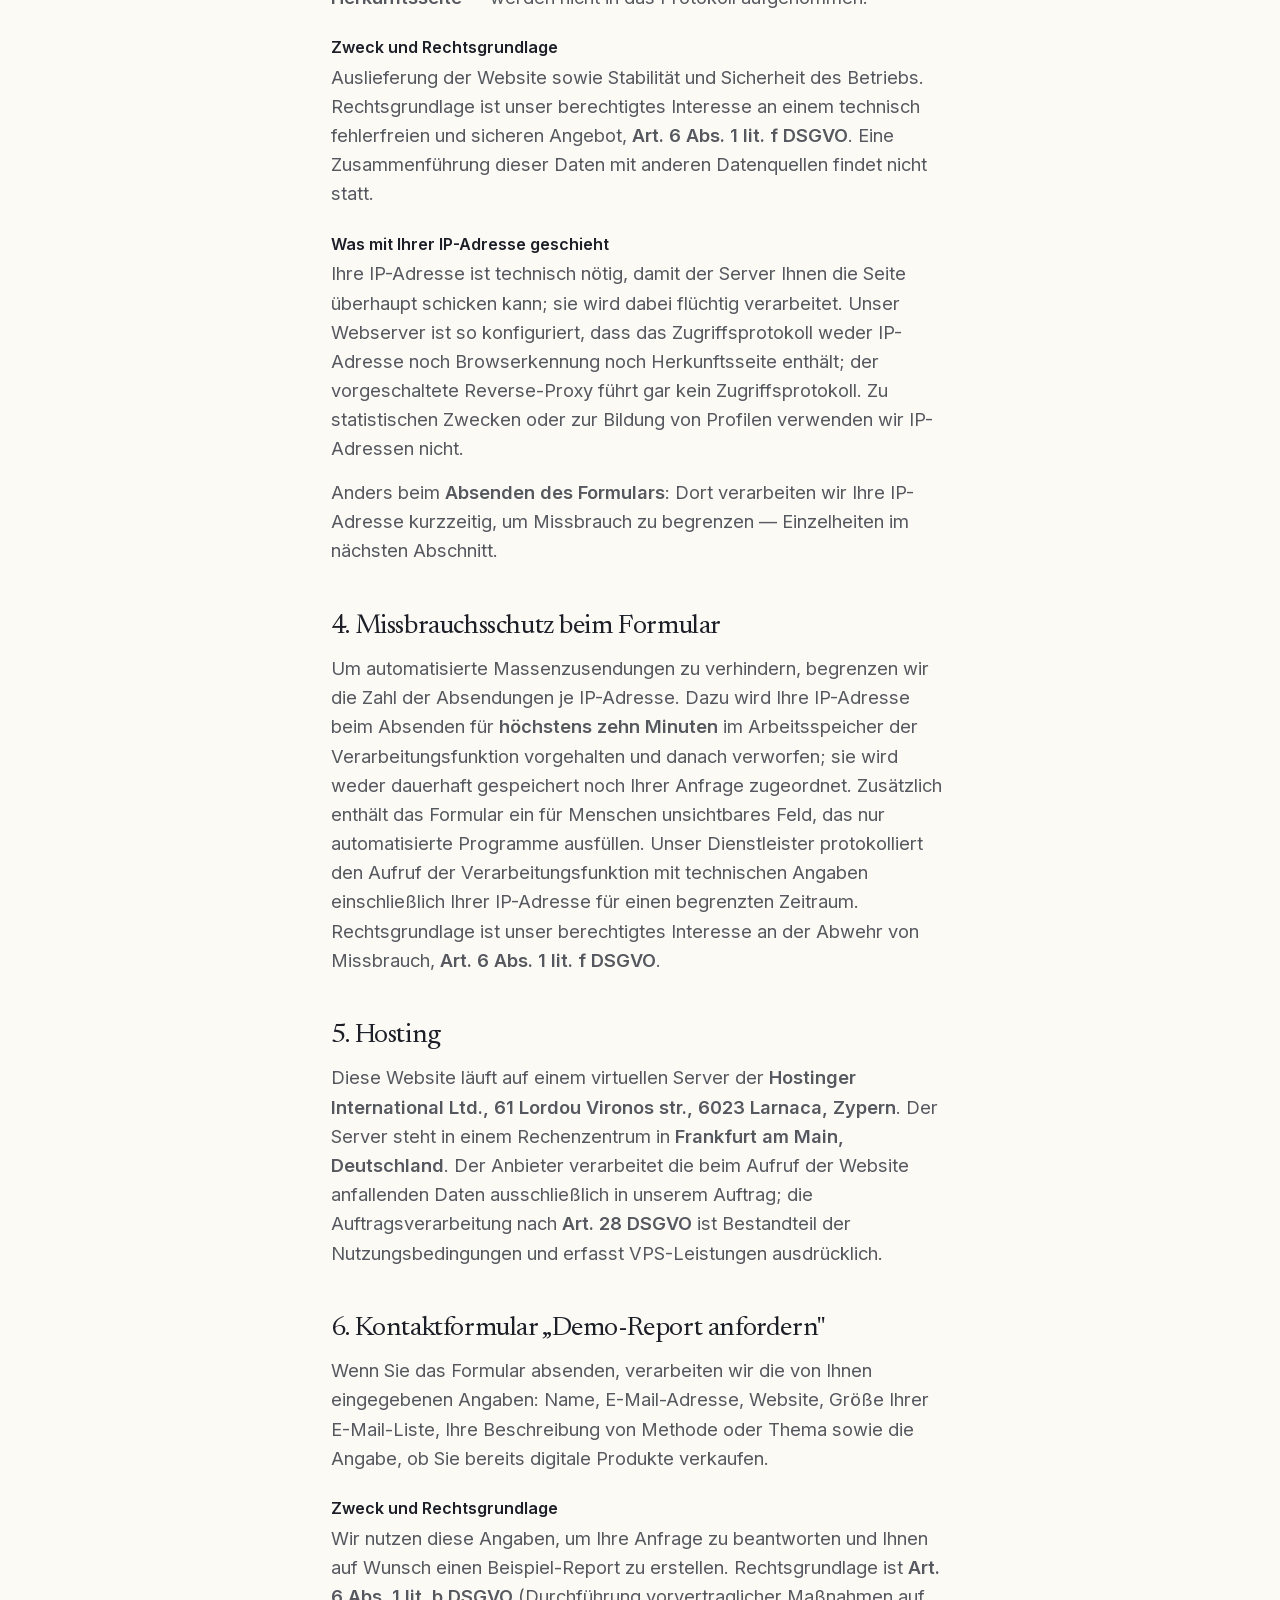
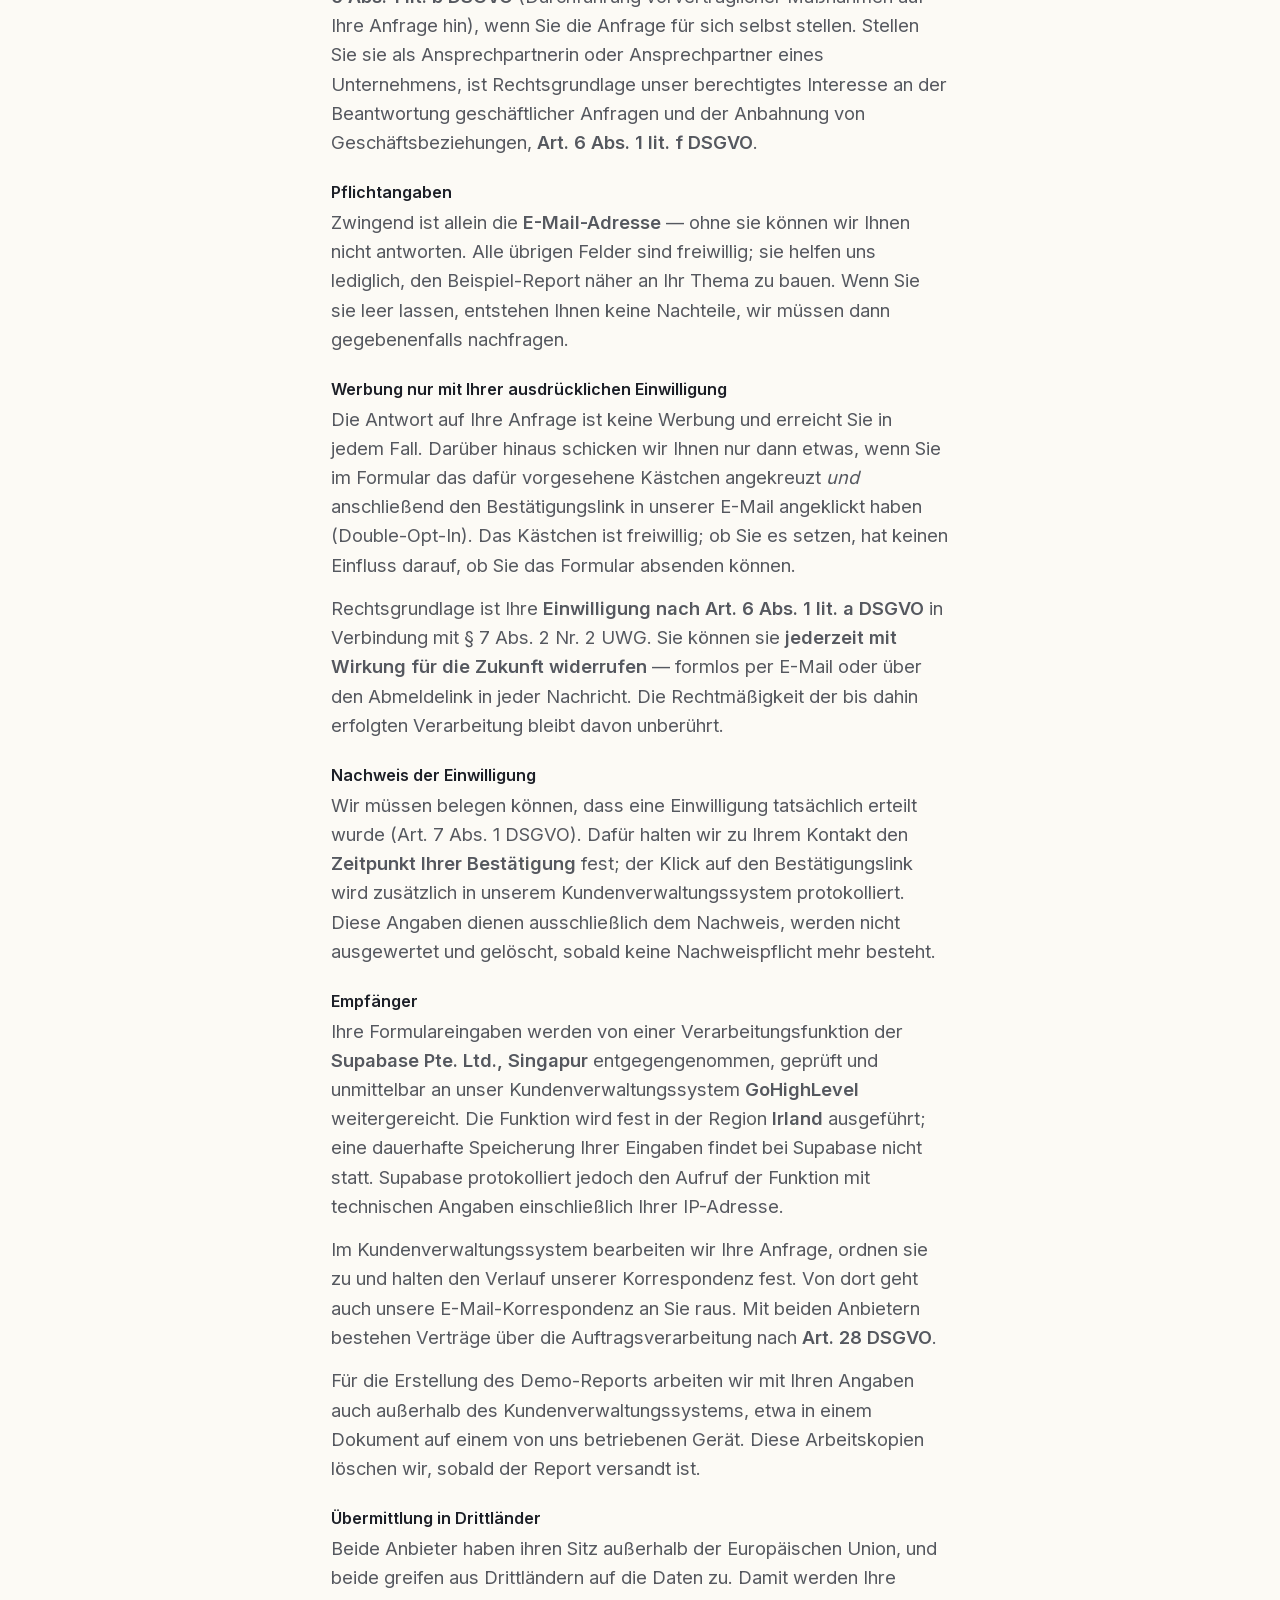
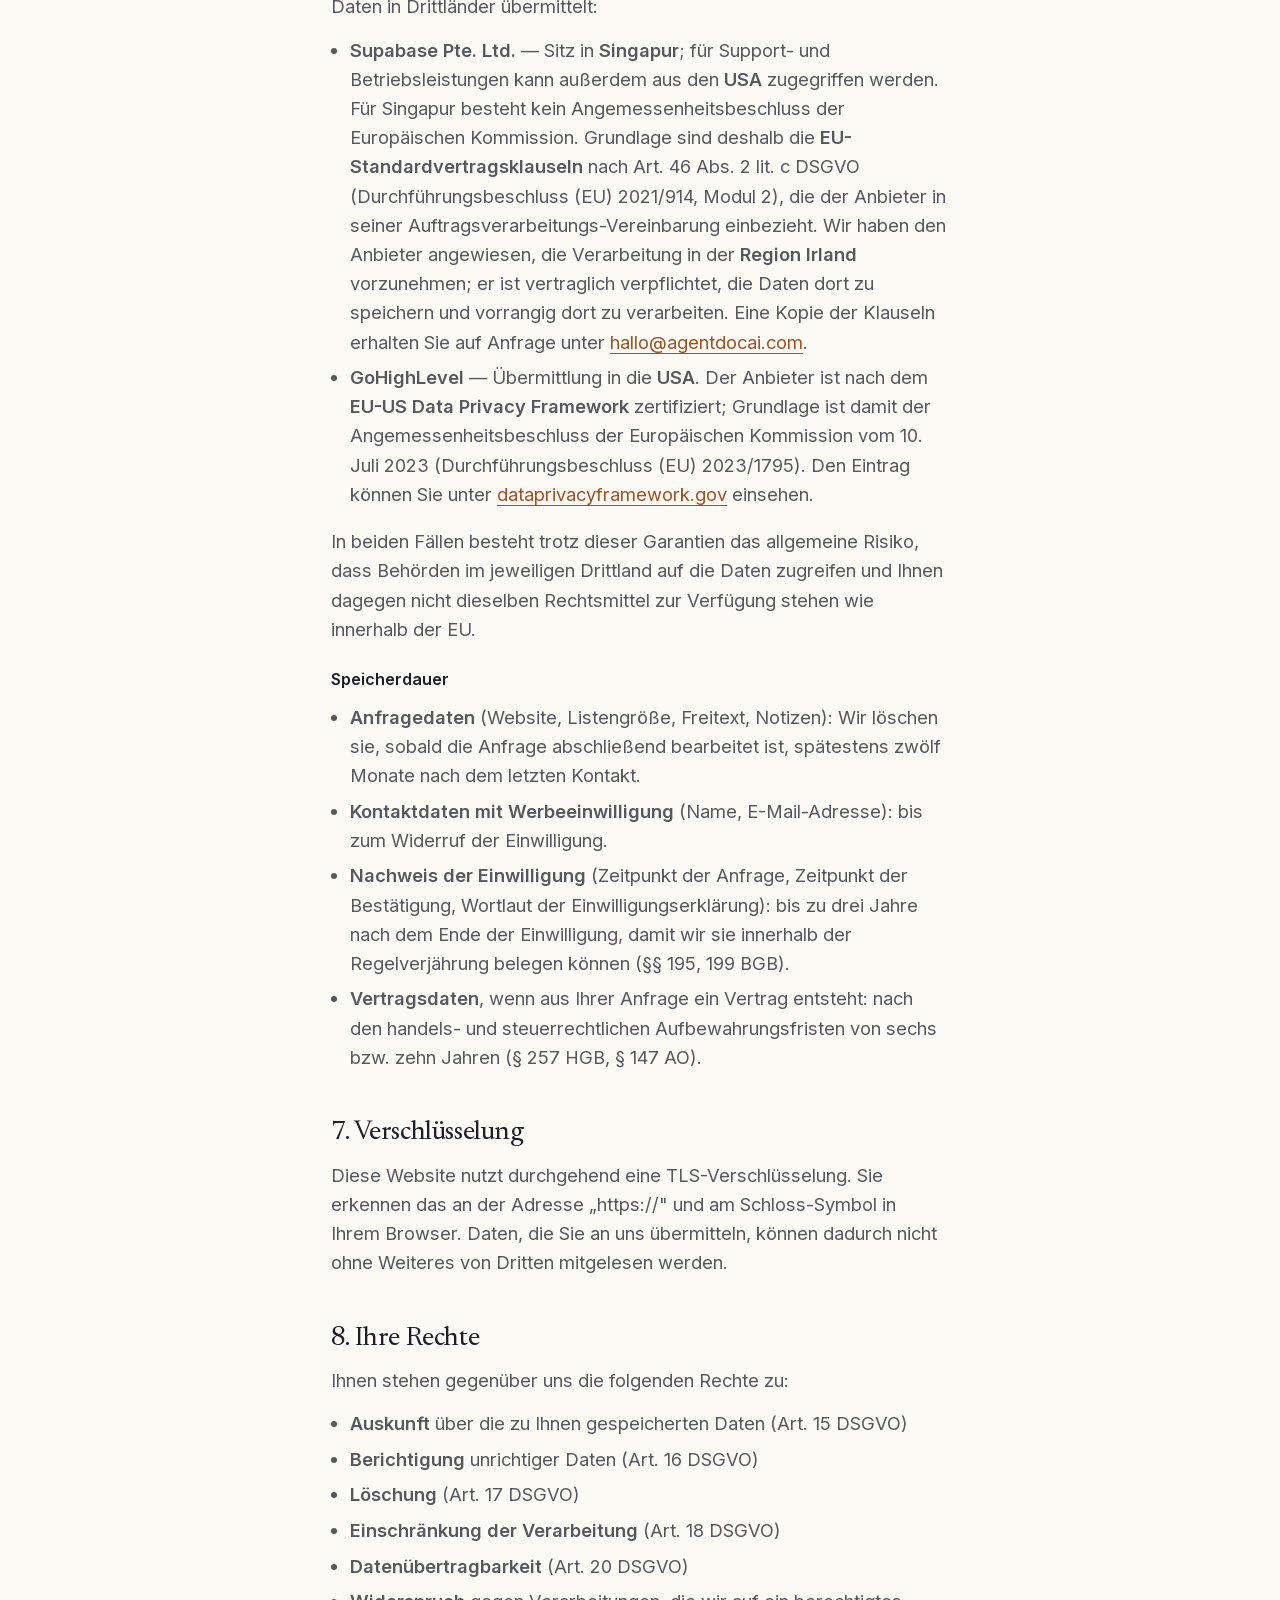
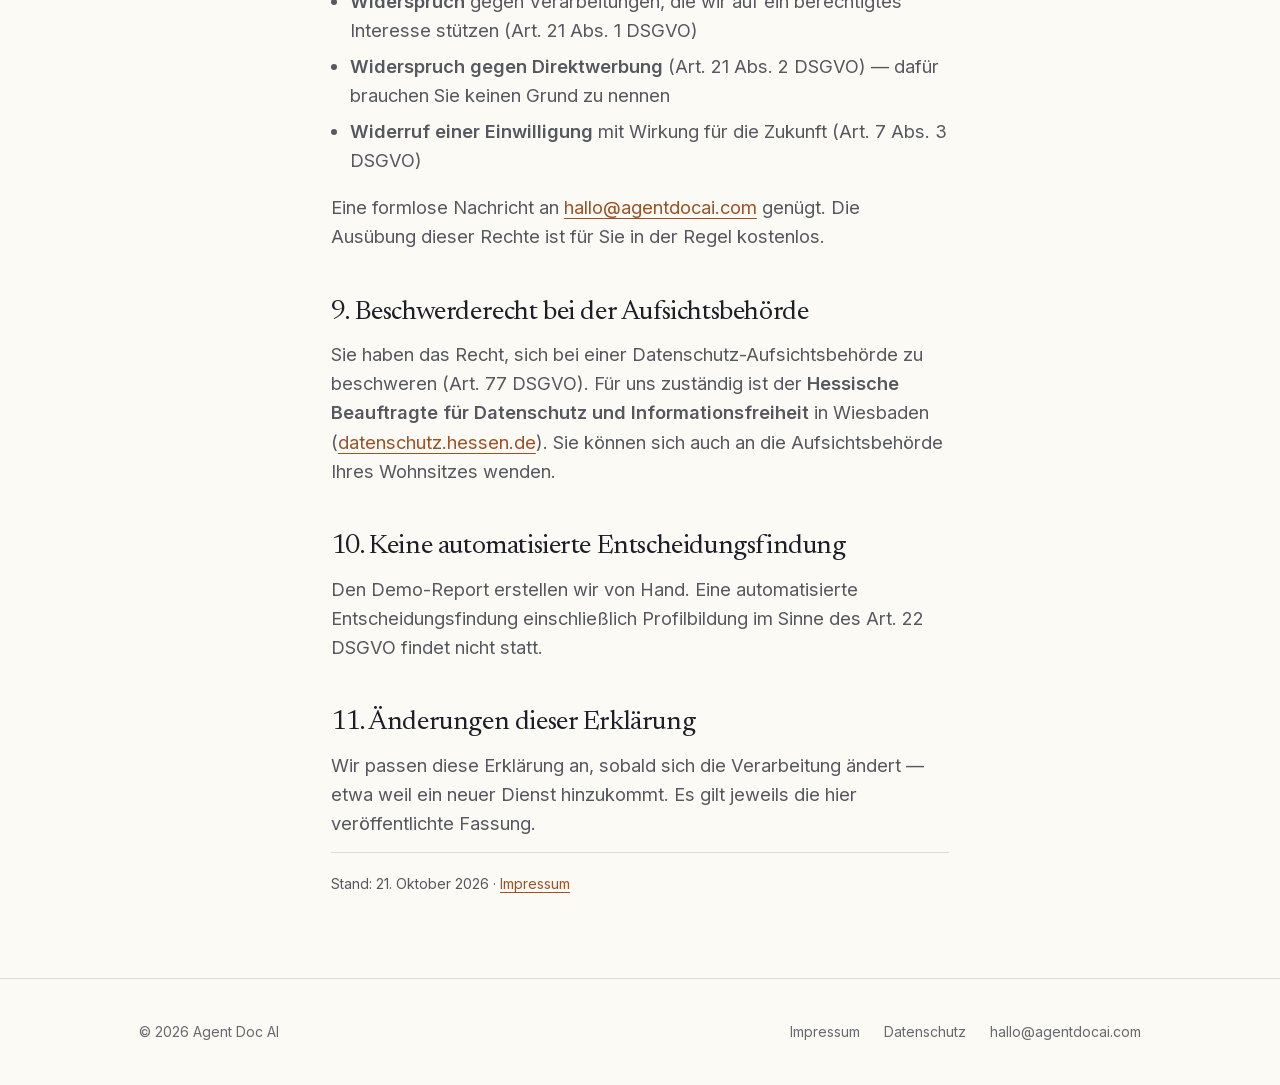
==== commit 65e9d49f: "fix: Hostinger und Supabase mit belegten Angaben aus den Verträgen Beide Auftragsverarbeitungs-Vertr" ====
--- a/datenschutz.html
+++ b/datenschutz.html
@@ -112,17 +112,12 @@
 
     <h2>5. Hosting</h2>
     <p>
-      <!-- ZU KLÄREN: Firmierung und Anschrift exakt aus dem eigenen Hosting-Vertrag
-           übernehmen. Hostinger nennt in der eigenen Datenschutzerklärung mehrere
-           Gesellschaften (u. a. HOSTINGER, UAB in Vilnius und eine zypriotische
-           Hostinger International Ltd). Die bisher hier genannte Kombination aus
-           Firmierung und Adresse war falsch und wurde entfernt. -->
-      Diese Website läuft auf einem virtuellen Server unseres Hosting-Anbieters
-      <strong>Hostinger</strong>. Der Server steht in einem Rechenzentrum in
-      <strong>Frankfurt am Main, Deutschland</strong>. Der Anbieter verarbeitet die beim
-      Aufruf der Website anfallenden Daten ausschließlich in unserem Auftrag; wir haben dazu
-      einen Vertrag über die Auftragsverarbeitung nach <strong>Art. 28 DSGVO</strong>
-      geschlossen.
+      Diese Website läuft auf einem virtuellen Server der
+      <strong>Hostinger International Ltd., 61 Lordou Vironos str., 6023 Larnaca, Zypern</strong>.
+      Der Server steht in einem Rechenzentrum in <strong>Frankfurt am Main, Deutschland</strong>.
+      Der Anbieter verarbeitet die beim Aufruf der Website anfallenden Daten ausschließlich in
+      unserem Auftrag; die Auftragsverarbeitung nach <strong>Art. 28 DSGVO</strong> ist Bestandteil
+      der Nutzungsbedingungen und erfasst VPS-Leistungen ausdrücklich.
     </p>
 
     <h2>6. Kontaktformular „Demo-Report anfordern"</h2>
@@ -180,8 +175,8 @@
            Fassung, der zugestimmt wurde. (2) Exakte Firmierung des CRM-Anbieters aus dem
            eigenen Vertrag. (3) Eintrag im Data Privacy Framework auf dataprivacyframework.gov
            bestätigen (Status „Active", Kategorie Non-HR). -->
-      Ihre Formulareingaben werden von einer Verarbeitungsfunktion beim Anbieter
-      <strong>Supabase</strong> entgegengenommen, geprüft und unmittelbar an unser
+      Ihre Formulareingaben werden von einer Verarbeitungsfunktion der
+      <strong>Supabase Pte. Ltd., Singapur</strong> entgegengenommen, geprüft und unmittelbar an unser
       Kundenverwaltungssystem <strong>GoHighLevel</strong> weitergereicht. Die Funktion wird
       fest in der Region <strong>Irland</strong> ausgeführt; eine dauerhafte Speicherung Ihrer
       Eingaben findet bei Supabase nicht statt. Supabase protokolliert jedoch den Aufruf der
@@ -206,13 +201,16 @@
     </p>
     <ul>
       <li>
-        <strong>Supabase</strong> — Übermittlung nach <strong>Singapur</strong> und in die
-        <strong>USA</strong>. Für Singapur besteht kein Angemessenheitsbeschluss der
-        Europäischen Kommission. Grundlage sind deshalb die
-        <strong>EU-Standardvertragsklauseln</strong> nach Art. 46 Abs. 2 lit. c DSGVO
-        (Durchführungsbeschluss (EU) 2021/914, Modul 2). Sie sind Bestandteil der öffentlich
-        abrufbaren Auftragsverarbeitungs-Vereinbarung des Anbieters; eine Kopie erhalten Sie
-        auf Anfrage unter <a href="mailto:hallo@agentdocai.com">hallo@agentdocai.com</a>.
+        <strong>Supabase Pte. Ltd.</strong> — Sitz in <strong>Singapur</strong>; für
+        Support- und Betriebsleistungen kann außerdem aus den <strong>USA</strong> zugegriffen
+        werden. Für Singapur besteht kein Angemessenheitsbeschluss der Europäischen Kommission.
+        Grundlage sind deshalb die <strong>EU-Standardvertragsklauseln</strong> nach
+        Art. 46 Abs. 2 lit. c DSGVO (Durchführungsbeschluss (EU) 2021/914, Modul 2), die der
+        Anbieter in seiner Auftragsverarbeitungs-Vereinbarung einbezieht. Wir haben den Anbieter
+        angewiesen, die Verarbeitung in der <strong>Region Irland</strong> vorzunehmen; er ist
+        vertraglich verpflichtet, die Daten dort zu speichern und vorrangig dort zu verarbeiten.
+        Eine Kopie der Klauseln erhalten Sie auf Anfrage unter
+        <a href="mailto:hallo@agentdocai.com">hallo@agentdocai.com</a>.
       </li>
       <li>
         <strong>GoHighLevel</strong> — Übermittlung in die <strong>USA</strong>. Der Anbieter
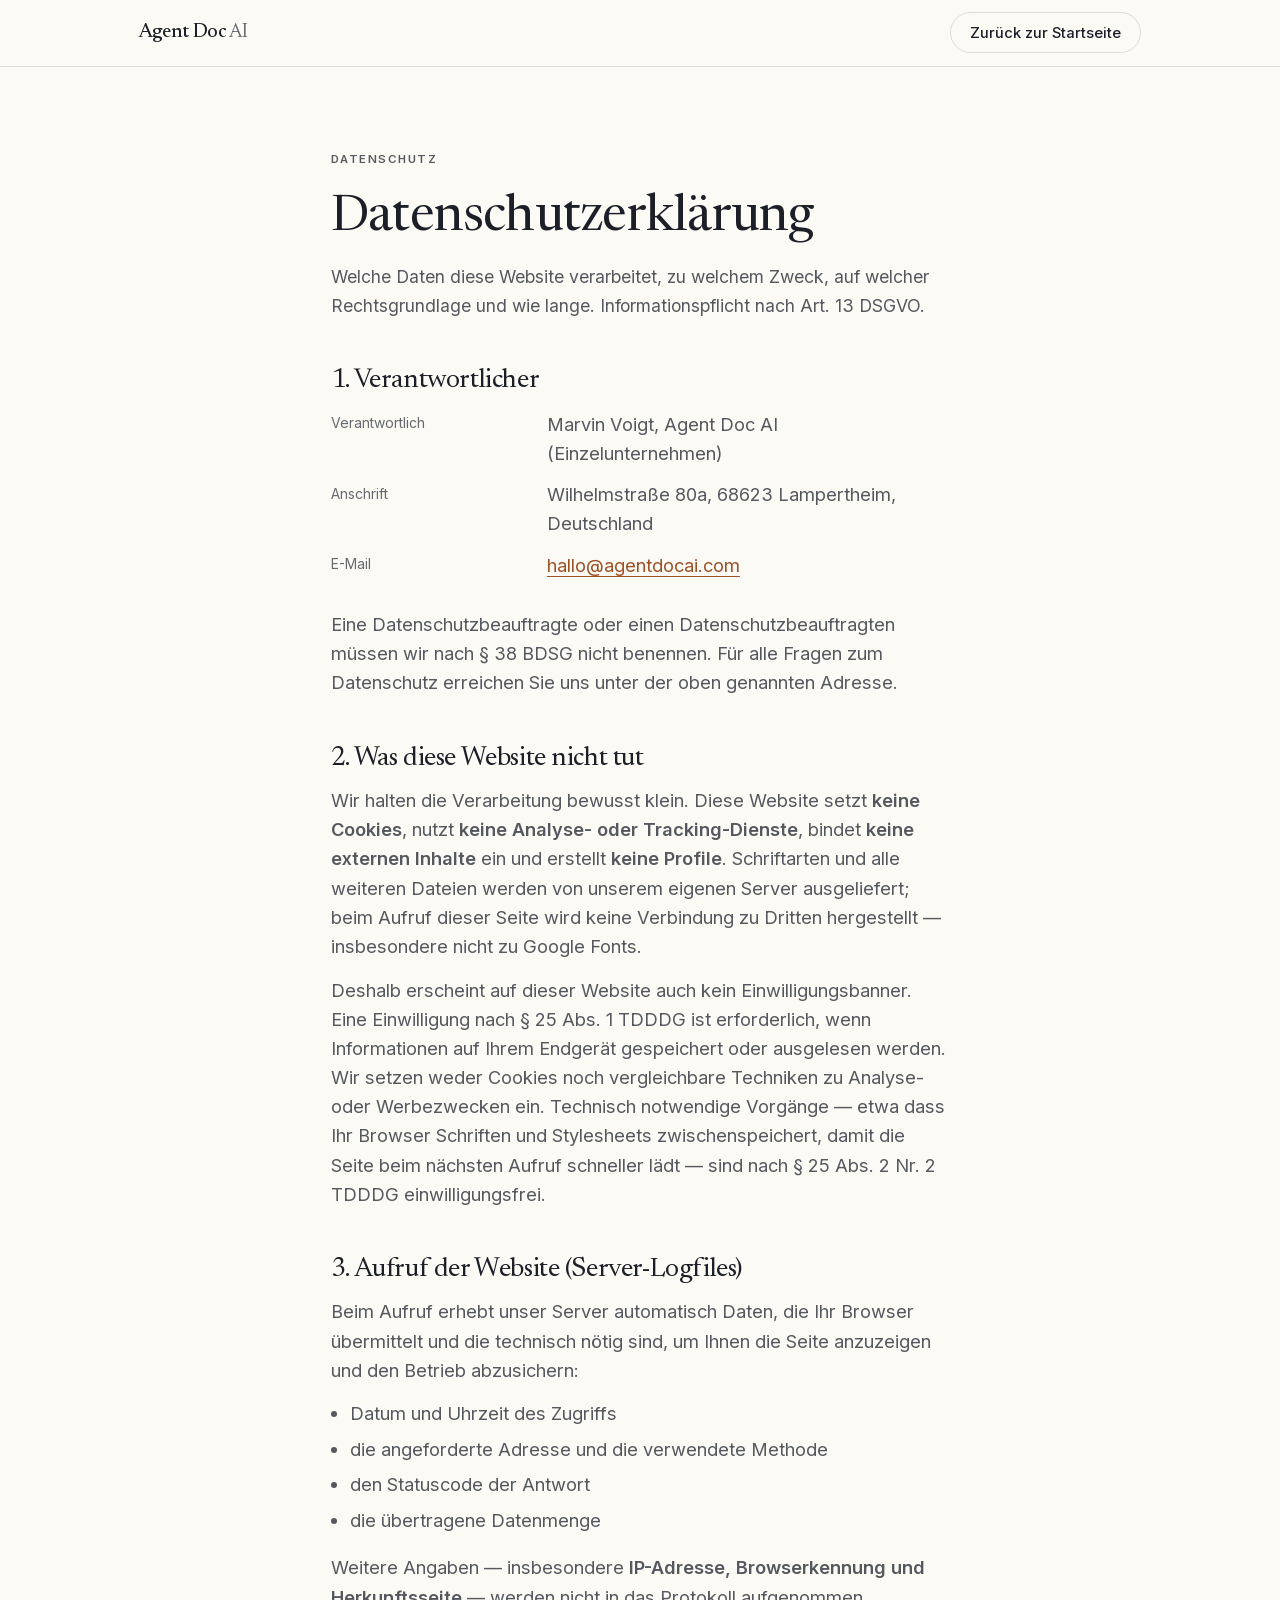
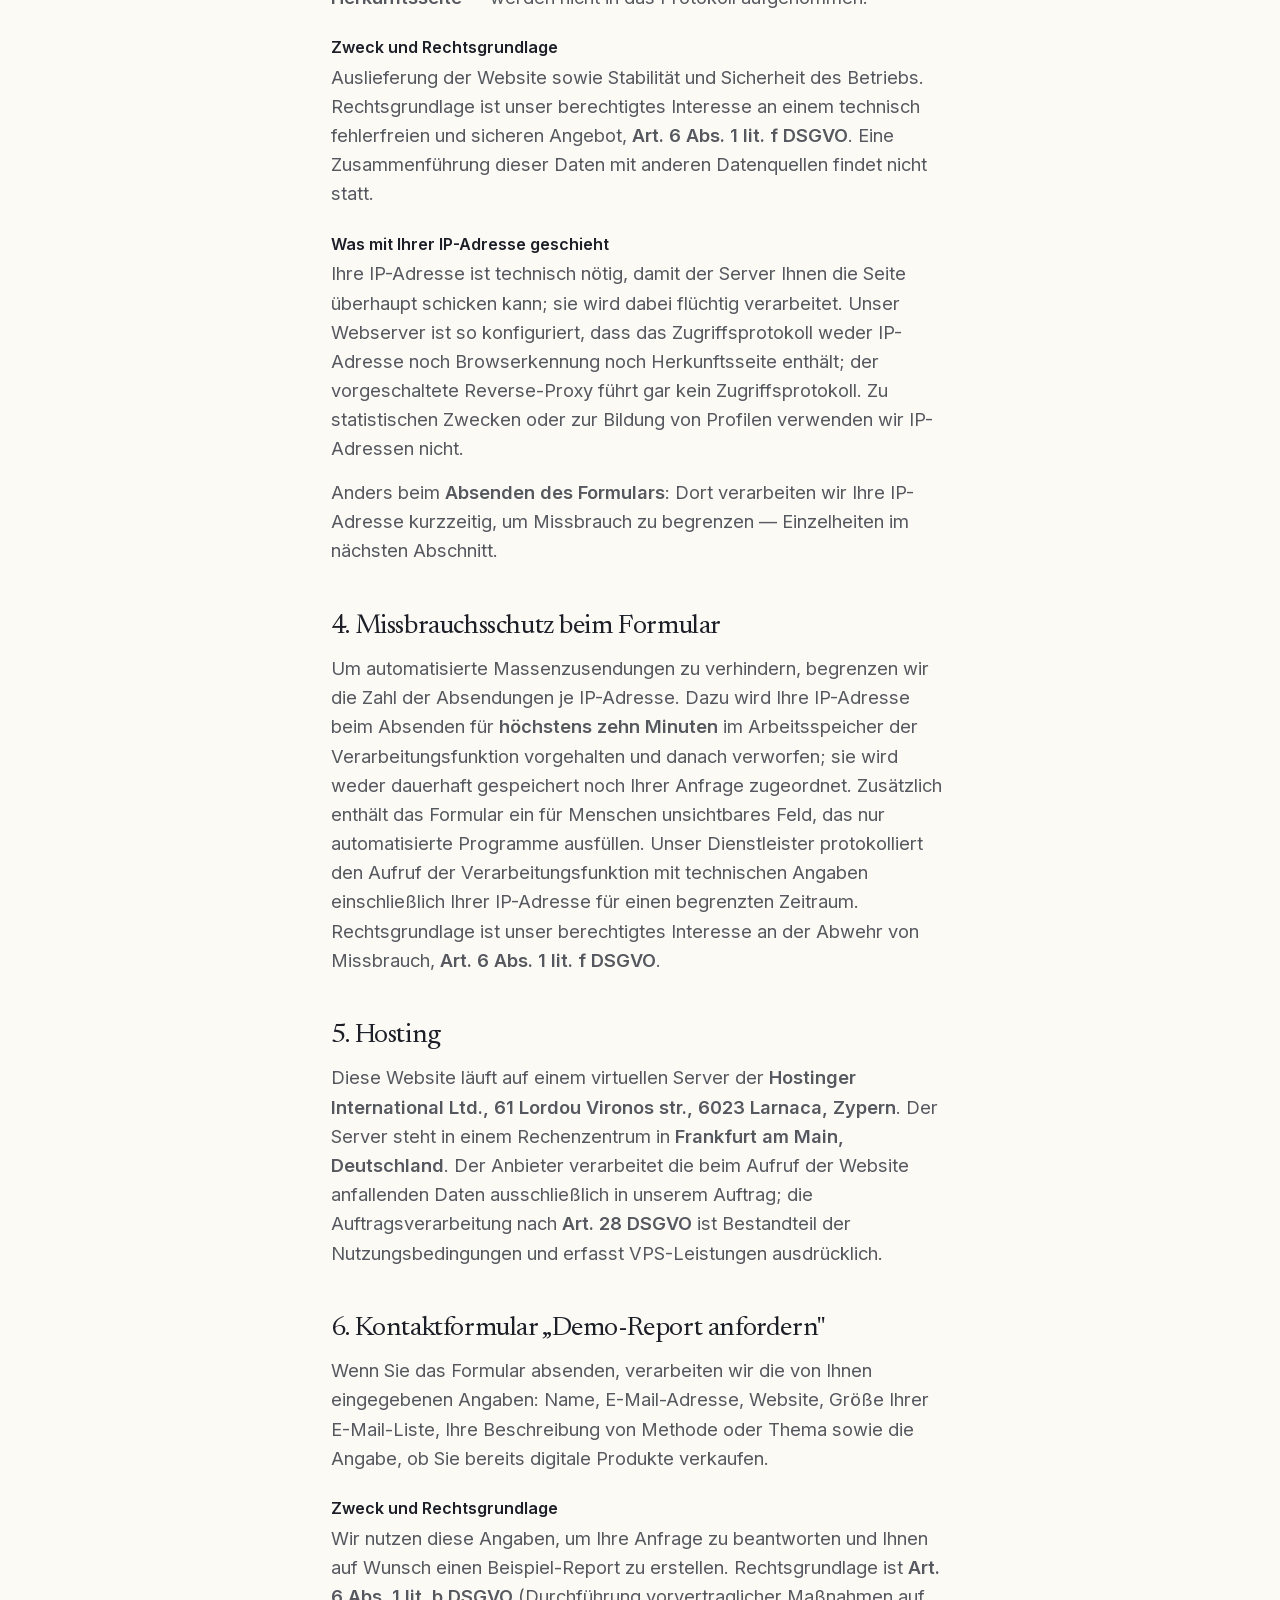
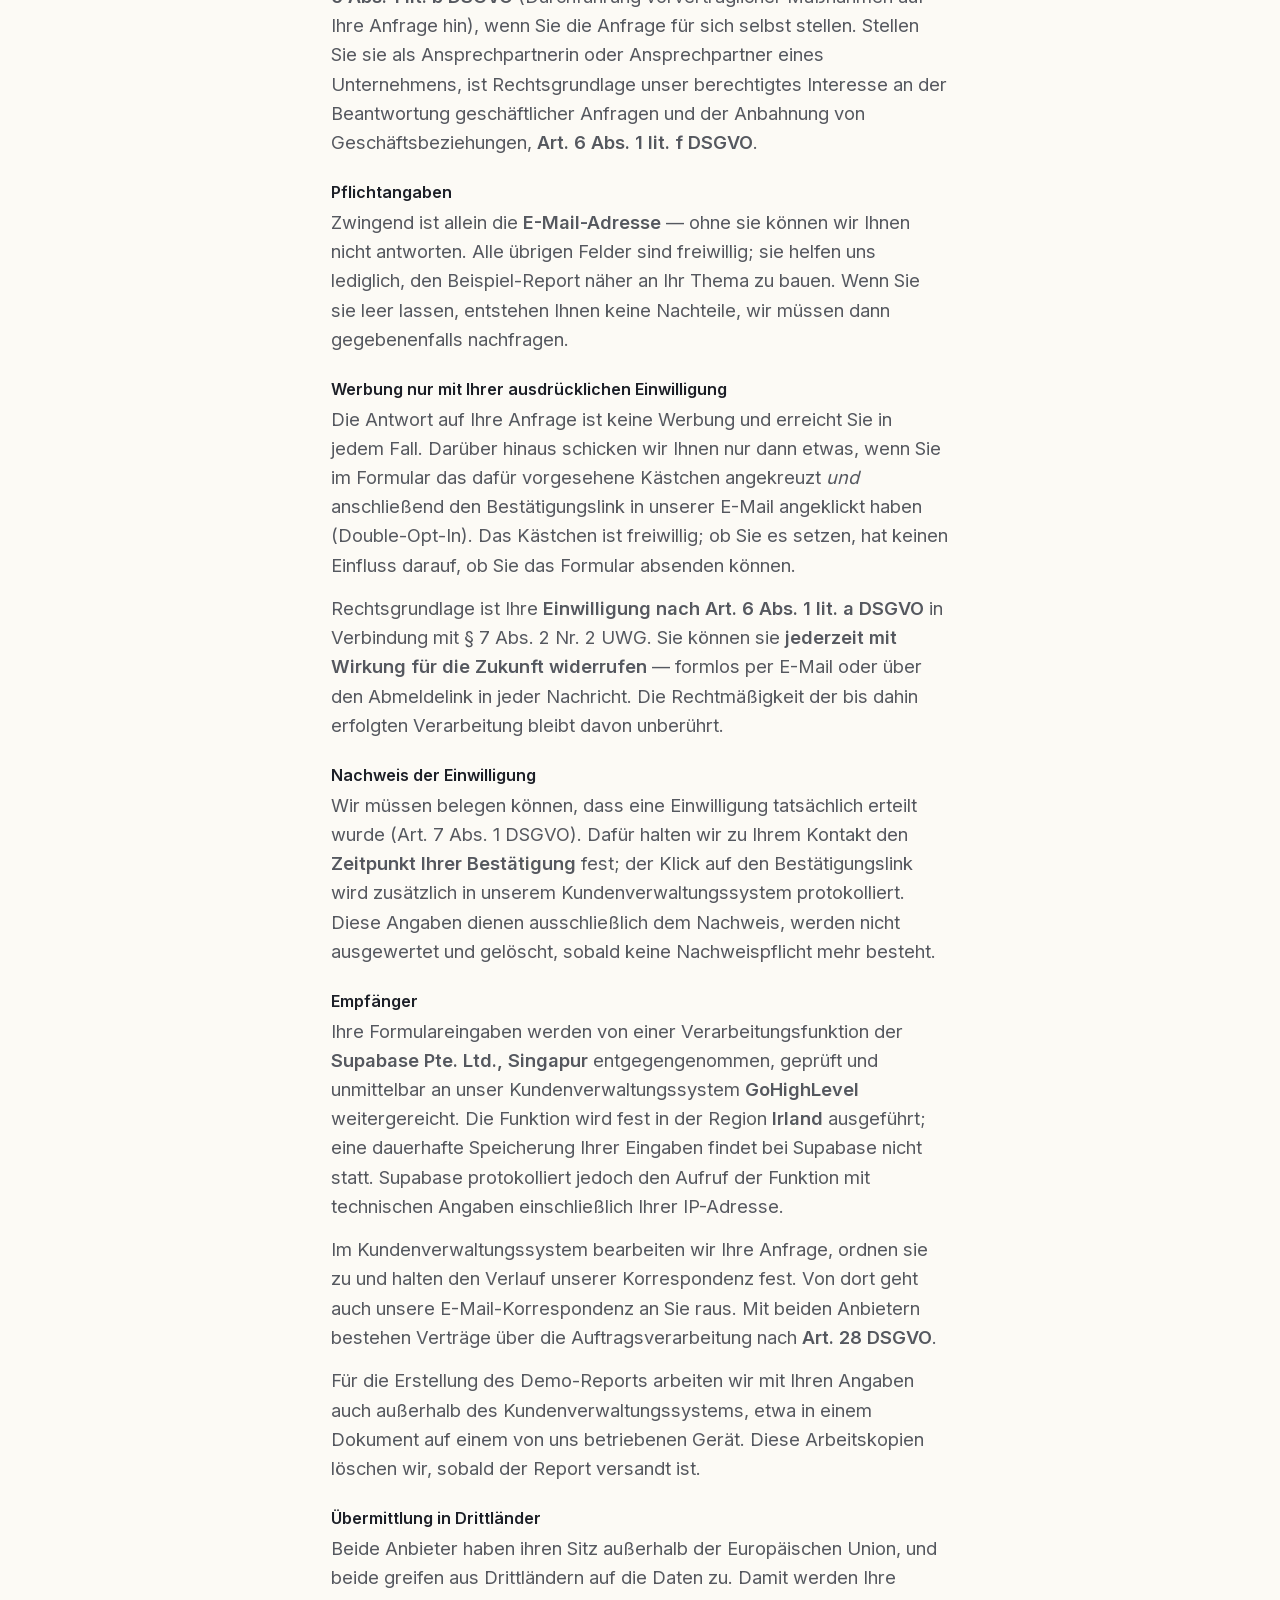
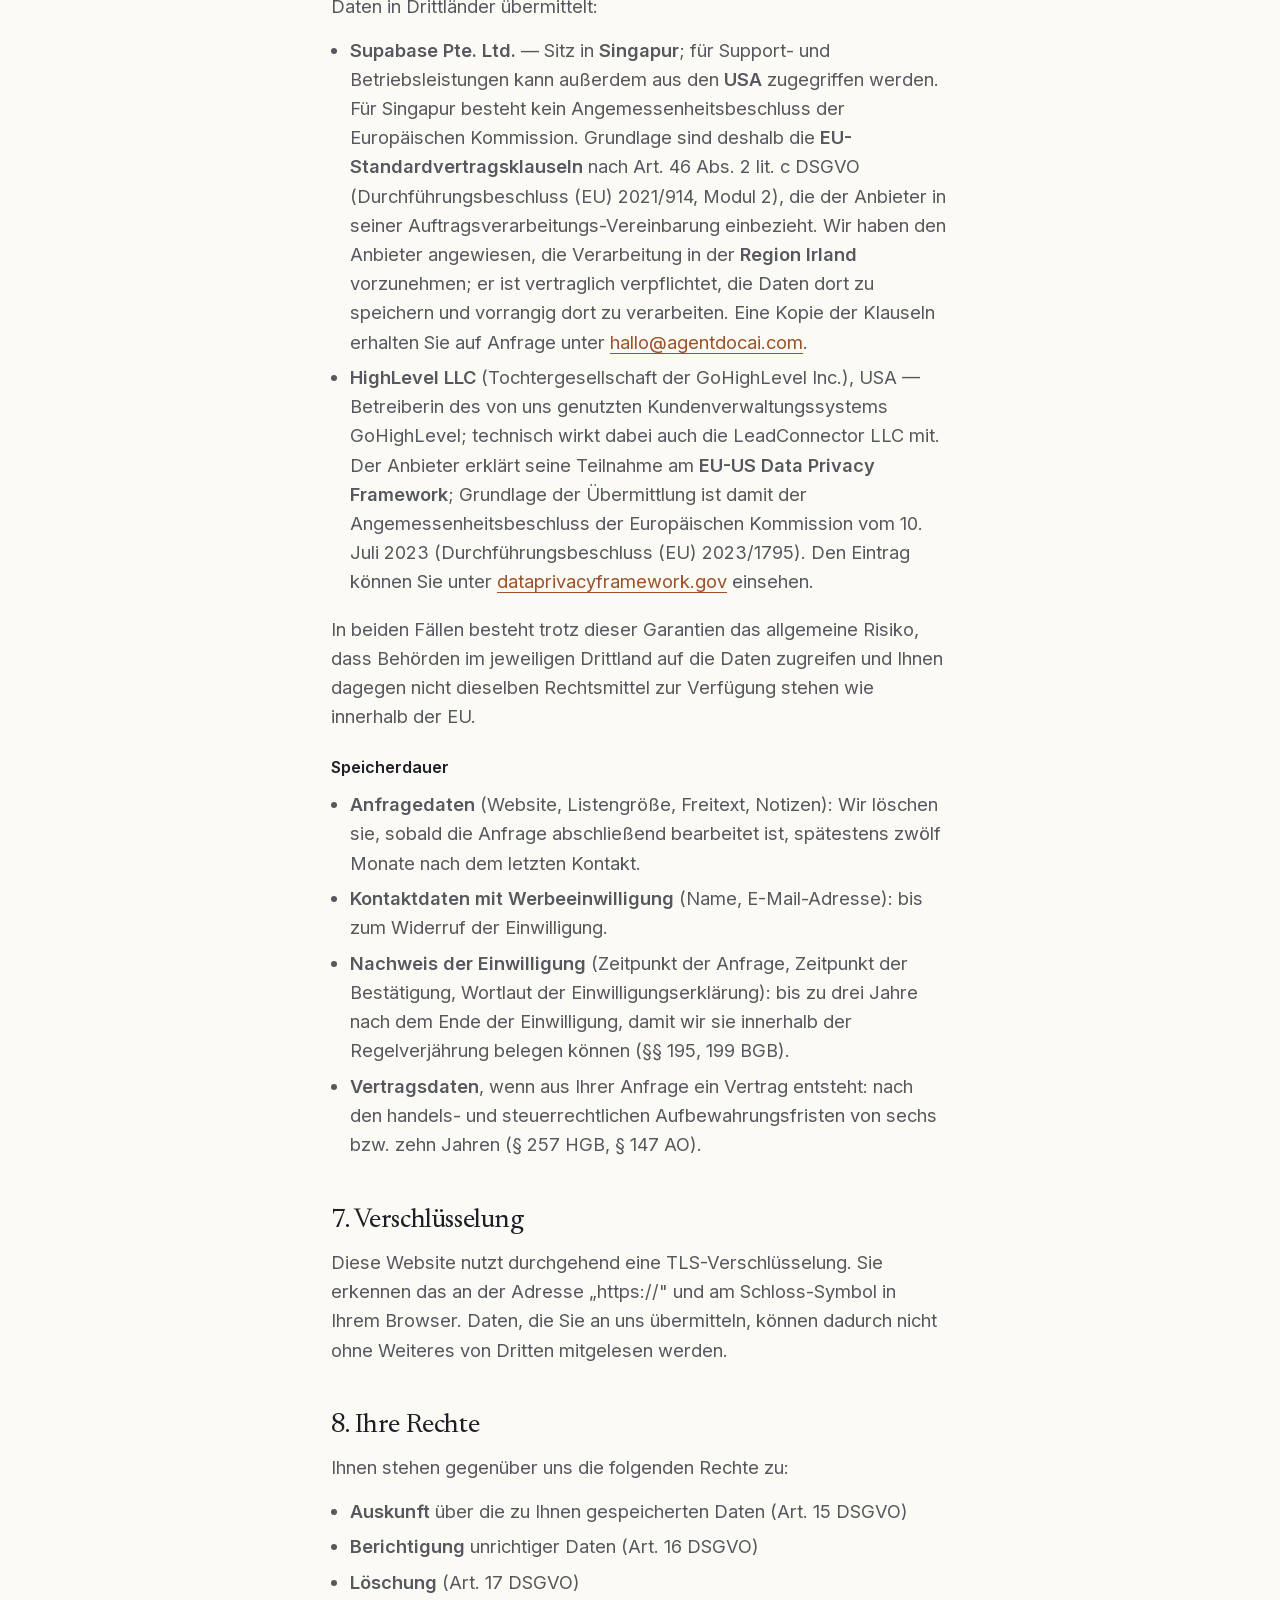
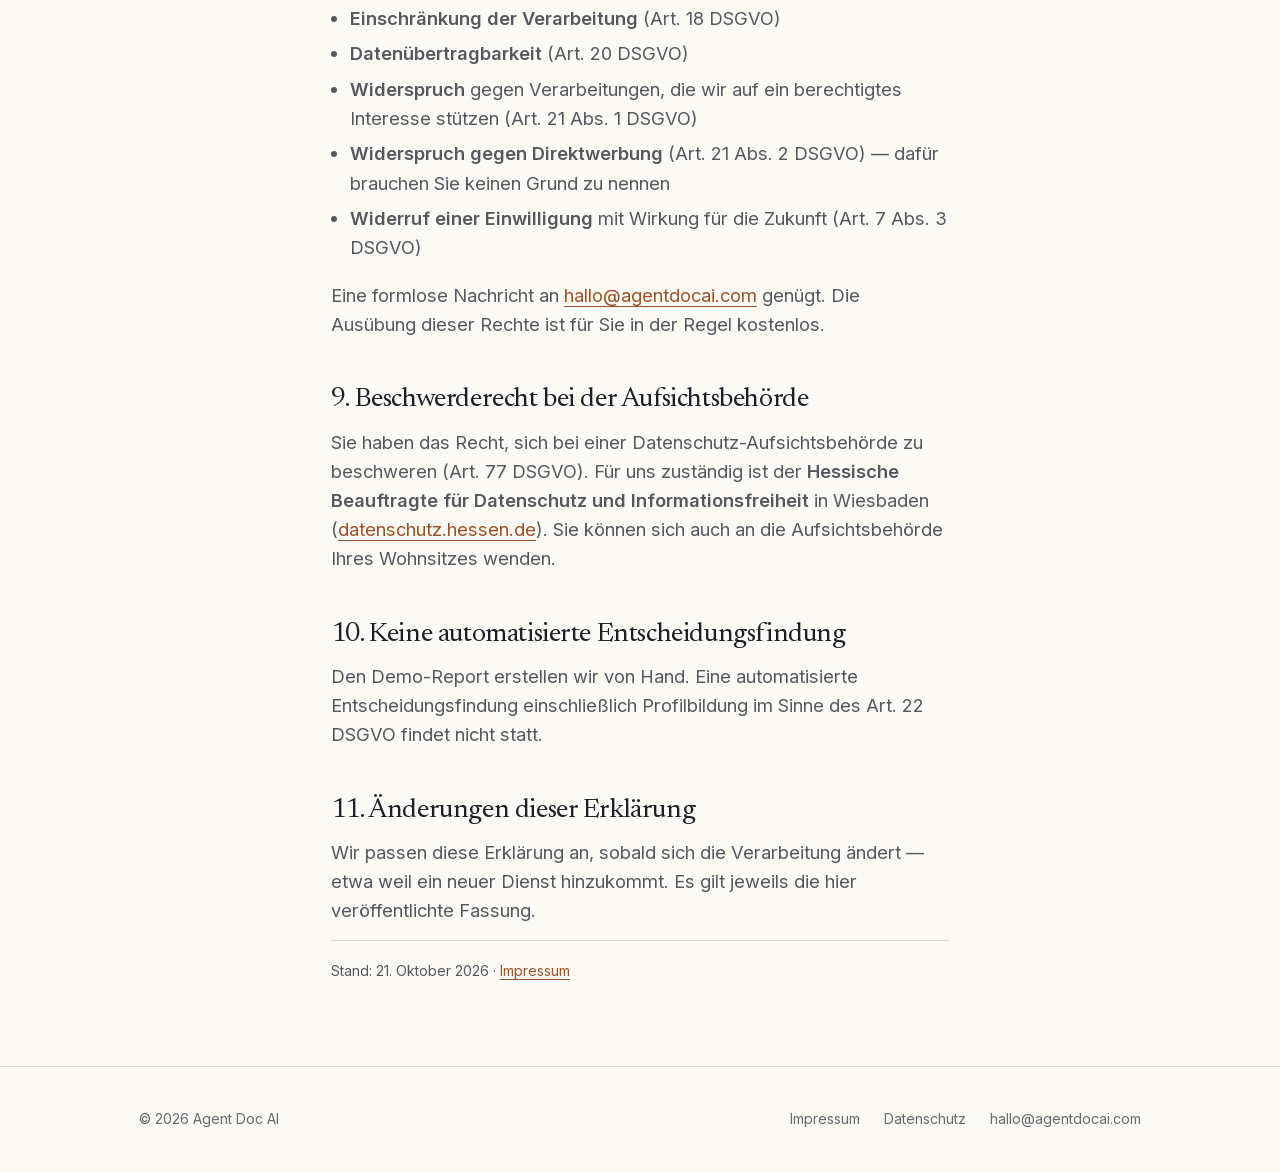
==== commit c76086a8: "feat: Datenschutz als Verkaufsargument auf der Startseite Vier konkrete Zusagen statt einer Behauptu" ====
--- a/datenschutz.html
+++ b/datenschutz.html
@@ -213,9 +213,11 @@
         <a href="mailto:hallo@agentdocai.com">hallo@agentdocai.com</a>.
       </li>
       <li>
-        <strong>GoHighLevel</strong> — Übermittlung in die <strong>USA</strong>. Der Anbieter
-        ist nach dem <strong>EU-US Data Privacy Framework</strong> zertifiziert; Grundlage ist
-        damit der Angemessenheitsbeschluss der Europäischen Kommission vom 10. Juli 2023
+        <strong>HighLevel LLC</strong> (Tochtergesellschaft der GoHighLevel Inc.), USA —
+        Betreiberin des von uns genutzten Kundenverwaltungssystems GoHighLevel; technisch wirkt
+        dabei auch die LeadConnector LLC mit. Der Anbieter erklärt seine Teilnahme am
+        <strong>EU-US Data Privacy Framework</strong>; Grundlage der Übermittlung ist damit der
+        Angemessenheitsbeschluss der Europäischen Kommission vom 10. Juli 2023
         (Durchführungsbeschluss (EU) 2023/1795). Den Eintrag können Sie unter
         <a href="https://www.dataprivacyframework.gov" rel="noopener">dataprivacyframework.gov</a>
         einsehen.
